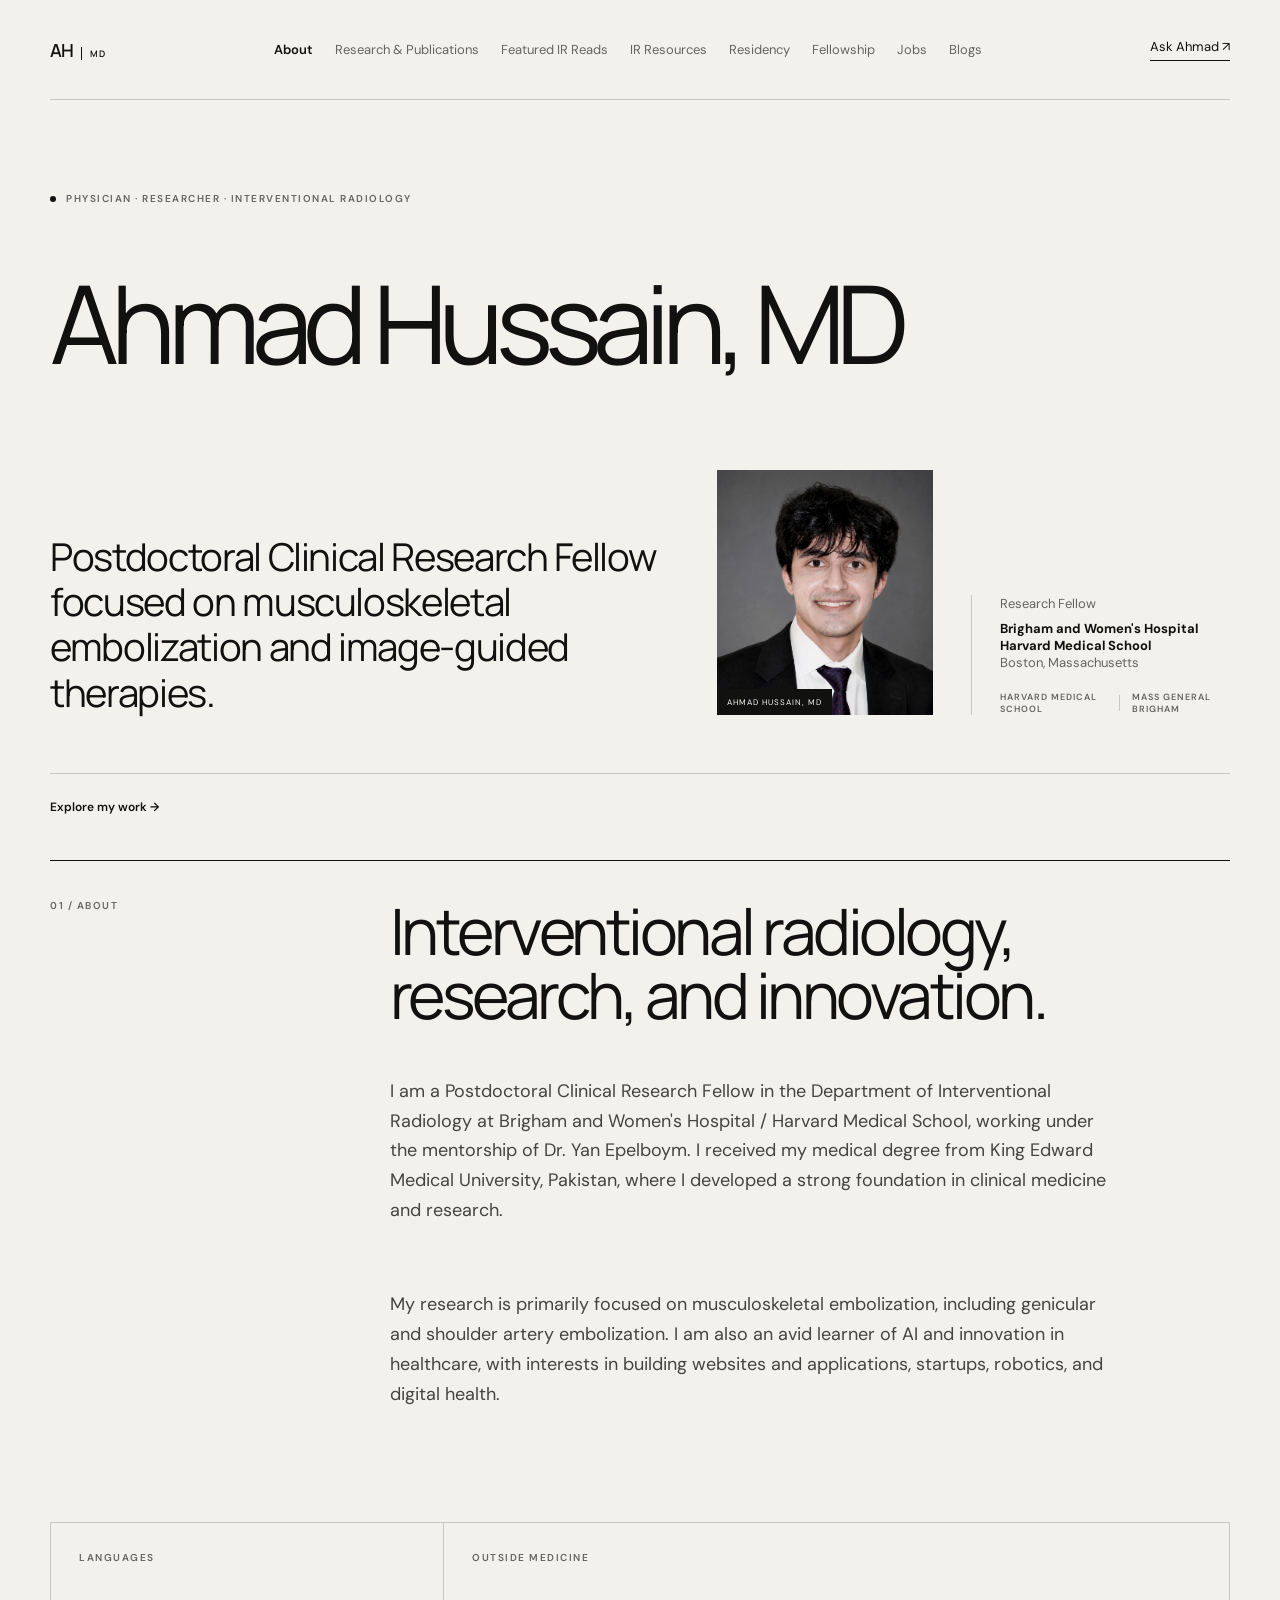
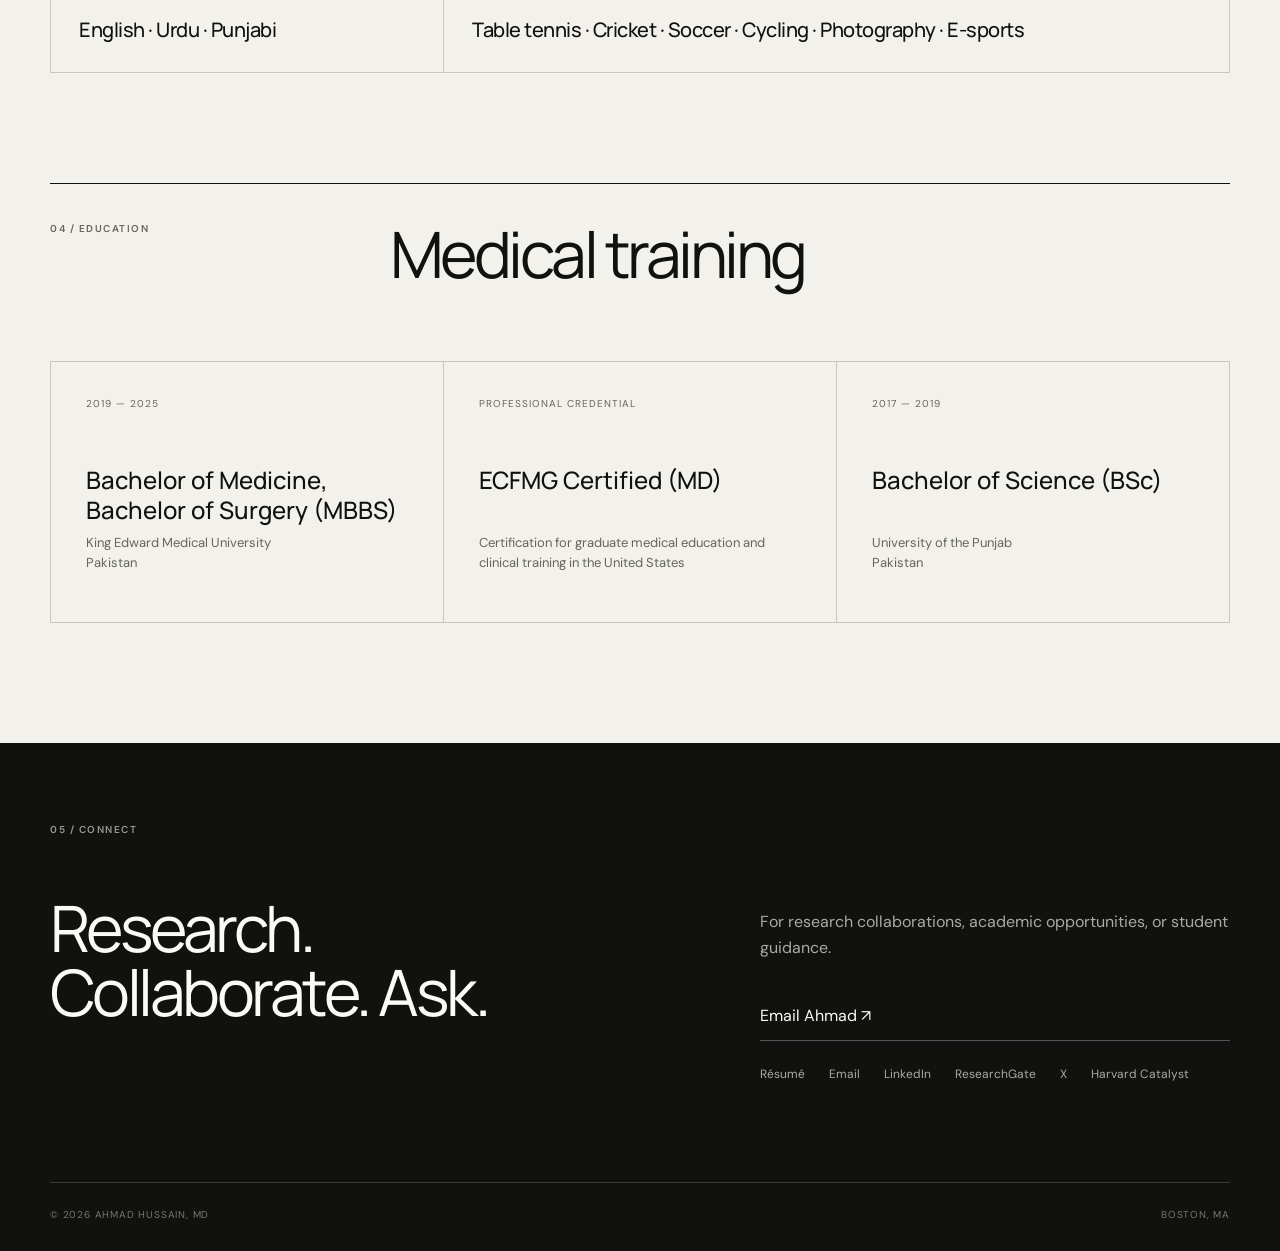
==== index.html @ 2b636b59 "Rename patient guide nav to blogs" ====
<!doctype html>
<html lang="en">
<head>
  <meta charset="utf-8"><meta name="viewport" content="width=device-width,initial-scale=1">
  <title>Ahmad Hussain, MD | Physician & Researcher</title>
  <meta name="description" content="Interventional radiology researcher at Brigham and Women's Hospital and Harvard Medical School.">
  <link rel="stylesheet" href="style.css?v=19">
</head>
<body>
<nav class="nav shell"><a class="monogram" href="index.html">AH<span>MD</span></a><div class="navlinks"><a class="active" href="index.html">About</a><a href="research.html">Research &amp; Publications</a><a href="featured-reads.html">Featured IR Reads</a><a href="resources.html">IR Resources</a><a href="residency.html">Residency</a><a href="fellowship.html">Fellowship</a><a href="jobs.html">Jobs</a><a href="patient-guides.html">Blogs</a></div><a class="contact-link" href="ask-ahmad.html">Ask Ahmad &#8599;&#65038;</a></nav>
<main>
  <section class="hero shell" id="top">
    <div class="eyebrow"><i></i> Physician · Researcher · Interventional Radiology</div>
    <h1>Ahmad Hussain<span>, MD</span></h1>
    <div class="hero-grid">
      <p class="lead">Postdoctoral Clinical Research Fellow focused on musculoskeletal embolization and image-guided therapies.</p>
      <figure class="portrait"><img src="Profile.png" alt="Ahmad Hussain, MD"><figcaption>Ahmad Hussain, MD</figcaption></figure>
      <div class="hero-meta"><p>Research Fellow</p><strong>Brigham and Women's Hospital<br>Harvard Medical School</strong><p>Boston, Massachusetts</p><div class="affiliation-mark"><span>Harvard Medical School</span><i></i><span>Mass General Brigham</span></div></div>
    </div>
    <div class="hero-footer"><a class="primary" href="research.html">Explore my work →</a></div>
  </section>

  <section class="statement shell section-rule"><p class="section-number">01 / About</p><div><h2>Interventional radiology,<br>research, and innovation.</h2><p>I am a Postdoctoral Clinical Research Fellow in the Department of Interventional Radiology at Brigham and Women's Hospital / Harvard Medical School, working under the mentorship of Dr. Yan Epelboym. I received my medical degree from King Edward Medical University, Pakistan, where I developed a strong foundation in clinical medicine and research.</p><p>My research is primarily focused on musculoskeletal embolization, including genicular and shoulder artery embolization. I am also an avid learner of AI and innovation in healthcare, with interests in building websites and applications, startups, robotics, and digital health.</p></div></section>

  <section class="profile-notes shell" aria-label="Languages and interests"><article><p class="section-number">Languages</p><h3>English · Urdu · Punjabi</h3></article><article><p class="section-number">Outside medicine</p><h3>Table tennis · Cricket · Soccer · Cycling · Photography · E-sports</h3></article></section>

  <section class="education shell section-rule" id="training"><div class="section-head"><p class="section-number">04 / Education</p><h2>Medical training</h2></div><div class="edu-grid"><article><span>2019 — 2025</span><h3>Bachelor of Medicine,<br>Bachelor of Surgery (MBBS)</h3><p>King Edward Medical University<br>Pakistan</p></article><article><span>Professional credential</span><h3>ECFMG Certified (MD)</h3><p>Certification for graduate medical education and clinical training in the United States</p></article><article><span>2017 — 2019</span><h3>Bachelor of Science (BSc)</h3><p>University of the Punjab<br>Pakistan</p></article></div></section>
</main>
<footer><div class="shell footer-grid"><div><p class="section-number">05 / Connect</p><h2>Research.<br>Collaborate. Ask.</h2></div><div class="footer-contact"><p>For research collaborations, academic opportunities, or student guidance.</p><a href="mailto:ahussain8@bwh.harvard.edu">Email Ahmad &#8599;&#65038;</a><div><a href="Ahmad_Hussain_Resume.pdf" download>Résumé</a><a href="mailto:ahussain8@bwh.harvard.edu">Email</a><a href="https://www.linkedin.com/in/ahmad-hussain-md-6a63331b9" target="_blank" rel="noopener noreferrer">LinkedIn</a><a href="https://www.researchgate.net/profile/Ahmad-Hussain-10" target="_blank" rel="noopener noreferrer">ResearchGate</a><a href="https://x.com/ahmadhussainmd" target="_blank" rel="noopener noreferrer">X</a><a href="https://connects.catalyst.harvard.edu/profiles/display/305784934" target="_blank" rel="noopener noreferrer">Harvard Catalyst</a></div></div></div><div class="shell copyright"><span>© 2026 Ahmad Hussain, MD</span><span>Boston, MA</span></div></footer>
</body></html>
---- style.css ----
@import url('https://fonts.googleapis.com/css2?family=DM+Sans:wght@400;500;600&family=Manrope:wght@400;500;600&display=swap');
:root{--paper:#f3f1eb;--ink:#11110f;--muted:#65645f;--line:#c9c6bd;--white:#fbfaf6}*{box-sizing:border-box}html{scroll-behavior:smooth}body{margin:0;background:var(--paper);color:var(--ink);font-family:"DM Sans",Arial,sans-serif}a{color:inherit;text-decoration:none}.shell{width:min(1180px,calc(100% - 48px));margin:auto}.nav{height:100px;display:flex;align-items:center;justify-content:space-between;border-bottom:1px solid var(--line);font-size:13px}.monogram{font:600 18px "Manrope";letter-spacing:-.06em}.monogram span{margin-left:8px;padding-left:8px;border-left:1px solid;font-size:9px;letter-spacing:.1em}.navlinks,.socials{display:flex;gap:22px;color:var(--muted)}.contact-link{border-bottom:1px solid;padding-bottom:5px}.hero{min-height:760px;padding:92px 0 45px;display:flex;flex-direction:column}.eyebrow,.section-number{text-transform:uppercase;letter-spacing:.15em;font-size:10px;font-weight:600}.eyebrow{display:flex;gap:10px;align-items:center;color:var(--muted)}.eyebrow i{width:6px;height:6px;background:var(--ink);border-radius:50%}.hero h1{font:400 clamp(65px,10.5vw,145px)/.88 "Manrope";letter-spacing:-.075em;margin:70px 0 55px;white-space:nowrap}.hero h1 span{color:var(--ink)}.hero-grid{display:grid;grid-template-columns:1.75fr .6fr .72fr;gap:38px;margin-top:auto;align-items:end}.lead{font:400 clamp(24px,3vw,40px)/1.18 "Manrope";letter-spacing:-.035em;margin:0}.portrait{margin:0;min-height:245px;position:relative;overflow:hidden;background:#d7d5cf;align-self:stretch}.portrait img{position:absolute;width:100%;height:100%;object-fit:cover;object-position:center 23%;filter:saturate(.78) contrast(1.03)}.portrait figcaption{position:absolute;bottom:0;background:var(--ink);color:var(--white);padding:8px 10px;font-size:8px;text-transform:uppercase;letter-spacing:.12em}.hero-meta{border-left:1px solid var(--line);padding-left:28px;font-size:13px}.hero-meta p{color:var(--muted);margin:0 0 8px}.hero-meta p:last-child{margin-top:14px}.hero-footer{border-top:1px solid var(--line);margin-top:58px;padding-top:25px;display:flex;justify-content:space-between;font-size:12px}.primary{font-weight:600}.section-rule{border-top:1px solid var(--ink);padding:38px 0 120px}.section-number{color:var(--muted);margin:0}.statement,.section-head{display:grid;grid-template-columns:1fr 3fr;gap:60px}.section-head{margin-bottom:75px}h2{font:400 clamp(42px,5vw,70px)/1 "Manrope";letter-spacing:-.055em;margin:0}.statement>div>p{max-width:730px;color:#45443f;font-size:18px;line-height:1.65;margin:50px 0 65px}.metrics{border-top:1px solid var(--line);display:grid;grid-template-columns:repeat(3,1fr);padding-top:24px}.metrics div{display:flex;align-items:end;gap:16px}.metrics strong{font:400 52px/1 "Manrope"}.metrics span{color:var(--muted);font-size:11px}.timeline article{display:grid;grid-template-columns:60px 150px 1.15fr 1.4fr;gap:30px;padding:34px 0;border-top:1px solid var(--line)}.timeline article:last-child{border-bottom:1px solid var(--line)}.index,.date{color:var(--muted);font-size:11px}.role h3,.pub-list h3,.edu-grid h3{font:500 20px/1.25 "Manrope";margin:0 0 7px}.role p,.description{font-size:13px;line-height:1.55;margin:0}.role p,.description{color:var(--muted)}.clinical-strip{margin-top:38px;display:grid;grid-template-columns:210px 1fr;font-size:12px;color:var(--muted)}.clinical-strip span{color:var(--ink);font-weight:600;text-transform:uppercase;font-size:10px}.pub-list{border-top:1px solid var(--line)}.pub-list a{display:grid;grid-template-columns:60px 1fr 24px;gap:25px;align-items:center;padding:29px 0;border-bottom:1px solid var(--line)}.pub-list a>span,.pub-list p{color:var(--muted);font-size:11px}.pub-list p{margin:0;text-transform:uppercase;letter-spacing:.06em}.pub-list b{font-weight:400}.edu-grid{display:grid;grid-template-columns:repeat(3,1fr);gap:1px;background:var(--line);border:1px solid var(--line)}.edu-grid article{background:var(--paper);padding:35px;min-height:260px;display:flex;flex-direction:column}.edu-grid span{font-size:10px;color:var(--muted);text-transform:uppercase;letter-spacing:.1em}.edu-grid h3{font-size:24px;margin-top:55px}.edu-grid p{margin-top:auto;color:var(--muted);font-size:13px;line-height:1.6}footer{background:var(--ink);color:var(--white);padding:80px 0 30px}.footer-grid{display:grid;grid-template-columns:1.3fr 1fr;gap:100px}.footer-grid .section-number{color:#9a9993;margin-bottom:60px}.footer-contact{padding-top:70px}.footer-contact>p{color:#aaa9a3;line-height:1.6;margin-bottom:45px}.footer-contact>a{display:block;border-bottom:1px solid #555;padding-bottom:14px}.footer-contact div{display:flex;gap:24px;margin-top:25px;color:#aaa9a3;font-size:12px}.copyright{border-top:1px solid #393936;margin-top:100px;padding-top:25px;display:flex;justify-content:space-between;color:#777670;font-size:10px;text-transform:uppercase;letter-spacing:.08em}
@media(max-width:800px){.shell{width:min(100% - 30px,1180px)}.nav{height:76px}.navlinks{display:none}.hero{padding-top:70px}.hero h1{white-space:normal;font-size:20vw;margin:60px 0 45px}.hero-grid,.statement,.section-head,.footer-grid{grid-template-columns:1fr}.hero-grid{gap:28px}.portrait{min-height:420px;order:-1}.hero-meta{border-left:0;border-top:1px solid var(--line);padding:20px 0 0}.section-rule{padding-bottom:80px}.timeline article{grid-template-columns:35px 1fr;gap:15px}.timeline .date,.role,.description{grid-column:2}.edu-grid{grid-template-columns:1fr}.footer-grid{gap:20px}.footer-contact{padding-top:20px}}
@media(max-width:480px){.metrics{grid-template-columns:1fr}.metrics div{border-bottom:1px solid var(--line);padding:15px 0}.hero-footer{gap:20px}.socials{flex-direction:column;gap:8px}.pub-list a{grid-template-columns:35px 1fr 15px;gap:12px}.footer-contact>a{font-size:14px}}

/* Interior pages */
.nav a.active{color:var(--ink);font-weight:600}.page{padding-bottom:110px}.page-header{padding:90px 0 95px;border-bottom:1px solid var(--ink)}.page-header h1{font:400 clamp(64px,10vw,132px)/.9 "Manrope";letter-spacing:-.07em;margin:45px 0}.page-header>p:last-child{max-width:760px;font:400 20px/1.6 "DM Sans";color:#45443f}.focus-summary{display:grid;grid-template-columns:1fr 3fr;gap:60px;margin:55px 0 120px;padding:24px 0;border-top:1px solid var(--line);border-bottom:1px solid var(--line)}.focus-summary>p{margin:0;color:var(--muted);font-size:10px;font-weight:600;letter-spacing:.15em;text-transform:uppercase}.focus-summary>div{display:flex;flex-wrap:wrap;gap:10px}.focus-summary span{border:1px solid var(--ink);padding:10px 13px;font-size:12px;line-height:1.15}.content-section{display:grid;grid-template-columns:1fr 2fr;gap:80px;border-top:1px solid var(--ink);padding:38px 0 100px}.content-section>div:first-child h2,.paper-heading h2{font-size:42px;margin-top:25px}.prose>p{font-size:18px;line-height:1.7;margin:0 0 25px}.prose article{padding:0 0 35px;margin-bottom:35px;border-bottom:1px solid var(--line)}.prose article span{font-size:10px;text-transform:uppercase;letter-spacing:.1em;color:var(--muted)}.prose article h3{font:500 27px "Manrope";margin:12px 0}.prose article p{color:var(--muted);line-height:1.65}.long-timeline{margin:60px 0 120px}.long-timeline article{display:grid;grid-template-columns:220px 1fr;gap:55px;border-top:1px solid var(--line);padding:34px 0}.long-timeline time{font-size:11px;color:var(--muted);text-transform:uppercase;letter-spacing:.08em}.long-timeline h2{font-size:27px;margin-bottom:8px}.long-timeline h3{font-size:13px;font-weight:500;color:var(--muted);margin:0 0 20px}.long-timeline p{max-width:720px;line-height:1.65;color:#45443f}.paper-section{display:grid;grid-template-columns:280px 1fr;gap:55px;padding:60px 0 80px;border-bottom:1px solid var(--ink)}.all-papers>a,.paper-static{display:grid;grid-template-columns:35px 1fr 20px;gap:20px;padding:25px 0;border-top:1px solid var(--line)}.all-papers>a:last-child{border-bottom:1px solid var(--line)}.all-papers span{font-size:10px;color:var(--muted)}.all-papers h3{font:500 18px/1.35 "Manrope";margin:0 0 8px}.all-papers p{font-size:11px;text-transform:uppercase;letter-spacing:.04em;color:var(--muted);margin:0}.all-papers b{font-weight:400}.text-link{display:inline-block;margin-top:30px;border-bottom:1px solid;padding-bottom:5px;font-size:12px}.mini-footer{display:flex;justify-content:space-between;align-items:center;padding-top:20px;font-size:11px;color:#aaa9a3}.mini-footer nav{display:flex;gap:25px}.ask-layout{display:grid;grid-template-columns:250px 1fr;gap:60px;padding:60px 0 100px}.ask-layout aside ul{list-style:none;padding:20px 0;margin:0}.ask-layout aside li{padding:10px 0;border-bottom:1px solid var(--line);font-size:12px;color:var(--muted)}.chatbot-panel{border:1px solid var(--ink);background:var(--white);padding:30px}.chatbot-header{display:flex;justify-content:space-between;align-items:start;border-bottom:1px solid var(--line);padding-bottom:25px}.chatbot-header h2{font-size:32px;margin-top:12px}.chatbot-header>span{text-transform:uppercase;font-size:9px;letter-spacing:.1em;padding:7px 10px;background:var(--ink);color:var(--white)}.chat-window{min-height:250px;max-height:420px;overflow:auto;padding:25px 0}.chat-message{max-width:80%;display:flex;flex-direction:column;gap:6px;padding:15px;margin-bottom:12px;font-size:13px;line-height:1.5}.chat-message.bot{background:var(--paper)}.chat-message.user{background:var(--ink);color:var(--white);margin-left:auto}.prompt-chips{display:flex;flex-wrap:wrap;gap:8px;margin-bottom:15px}.prompt-chips button{border:1px solid var(--line);background:transparent;padding:9px 12px;font:500 10px "DM Sans";cursor:pointer}.chat-form{display:grid;grid-template-columns:1fr auto;border-top:1px solid var(--ink)}.chat-input{border:0;background:transparent;padding:17px 0;font:14px "DM Sans";outline:none}.chat-submit{border:0;background:var(--ink);color:var(--white);padding:0 24px;font:600 11px "DM Sans";cursor:pointer}.sr-only{position:absolute;width:1px;height:1px;overflow:hidden;clip:rect(0,0,0,0)}.direct-contact{border-top:1px solid var(--ink);padding:35px 0;display:flex;justify-content:space-between}.direct-contact a{border-bottom:1px solid}.contact-cards{display:grid;grid-template-columns:1fr 1fr;margin-top:60px;border-top:1px solid var(--line);border-left:1px solid var(--line)}.contact-cards a{min-height:220px;padding:30px;border-right:1px solid var(--line);border-bottom:1px solid var(--line);display:flex;flex-direction:column}.contact-cards span{font-size:10px;color:var(--muted);text-transform:uppercase;letter-spacing:.1em}.contact-cards strong{font:500 21px "Manrope";margin-top:auto}.contact-cards b{align-self:end;font-weight:400}
@media(max-width:800px){.page-header{padding:70px 0}.focus-summary{grid-template-columns:1fr;gap:24px}.content-section,.paper-section{grid-template-columns:1fr;gap:35px}.long-timeline article{grid-template-columns:1fr;gap:15px}.ask-layout{grid-template-columns:1fr}.contact-cards{grid-template-columns:1fr}.mini-footer{align-items:flex-start;gap:25px}.mini-footer nav{flex-wrap:wrap;justify-content:flex-end}}
@media(max-width:480px){.page-header h1{font-size:19vw}.paper-section{padding-top:45px}.all-papers>a{grid-template-columns:26px 1fr 12px;gap:10px}.chatbot-panel{padding:18px}.mini-footer{flex-direction:column}.mini-footer nav{justify-content:flex-start}}

/* Streamlined research focus */
.focus-summary>div{max-width:750px;font:400 clamp(18px,2vw,25px)/1.45 "Manrope";letter-spacing:-.03em}.focus-summary span{white-space:nowrap}.focus-summary i{font-style:normal;color:var(--muted);padding:0 7px}

/* Radiology resources */
.applicant-guide{display:grid;grid-template-columns:280px 1fr;gap:55px;border-top:1px solid var(--ink);padding:38px 0 85px}.applicant-guide>.resource-heading h2{font-size:42px;margin-top:25px}.applicant-guide>.resource-heading>p:last-child{color:var(--muted);font-size:12px;line-height:1.55}.applicant-guide ol{list-style:none;padding:0;margin:0;border-top:1px solid var(--line)}.applicant-guide li{display:grid;grid-template-columns:38px 1fr;gap:16px;padding:23px 0;border-bottom:1px solid var(--line)}.applicant-guide li>span{font-size:10px;color:var(--muted);padding-top:4px}.applicant-guide h3{font:500 19px/1.35 "Manrope";margin:0 0 7px}.applicant-guide li p{max-width:720px;color:var(--muted);font-size:13px;line-height:1.6;margin:0}
.open-house-section{display:grid;grid-template-columns:280px 1fr;gap:55px;border-top:1px solid var(--ink);padding:38px 0 85px}.open-house-section>.resource-heading h2{font-size:42px;margin-top:25px}.open-house-section>.resource-heading>p:not(.section-number){color:var(--muted);font-size:12px;line-height:1.55}.open-house-groups{display:grid;grid-template-columns:1fr 1fr;gap:42px}.open-house-label{display:flex;justify-content:space-between;align-items:baseline;padding-bottom:15px;border-bottom:1px solid var(--ink)}.open-house-label h3{font:500 21px "Manrope";margin:0}.open-house-label span{color:var(--muted);font-size:9px;text-transform:uppercase;letter-spacing:.08em}.open-house-list>a{display:grid;grid-template-columns:76px minmax(0,1fr) auto;gap:14px;align-items:center;padding:18px 0;border-bottom:1px solid var(--line)}.open-house-list time{display:flex;flex-direction:column;gap:4px}.open-house-list time strong{font-size:11px;letter-spacing:.08em}.open-house-list time span,.open-house-list p{color:var(--muted);font-size:10px;margin:0}.open-house-list h4{font:500 15px/1.3 "Manrope";margin:0 0 4px}.open-house-list b{font-size:10px;font-weight:600;white-space:nowrap}
.resource-intro{display:grid;grid-template-columns:1fr 3fr;gap:60px;padding:60px 0 100px}.resource-intro>p{margin:0;color:var(--muted);font-size:10px;font-weight:600;letter-spacing:.15em;text-transform:uppercase}.resource-intro h2{font-size:clamp(38px,5vw,62px);margin:0 0 25px}.resource-intro div>p{max-width:600px;color:#45443f;font-size:17px;line-height:1.7}.resource-section{display:grid;grid-template-columns:280px 1fr;gap:55px;border-top:1px solid var(--ink);padding:38px 0 85px}.resource-heading h2{font-size:42px;margin-top:25px}.resource-list{border-top:1px solid var(--line)}.resource-item{display:grid;grid-template-columns:35px 1fr auto;gap:20px;align-items:start;padding:25px 0;border-bottom:1px solid var(--line)}.resource-item>span{font-size:10px;color:var(--muted);padding-top:4px}.resource-item h3{font:500 20px/1.35 "Manrope";margin:0 0 8px}.resource-item p{font-size:11px;text-transform:uppercase;letter-spacing:.04em;color:var(--muted);margin:0}.resource-item b{font-size:11px;font-weight:600;white-space:nowrap;padding-top:4px}.resource-loading,.resource-empty{color:var(--muted);font-size:14px;line-height:1.6;padding:25px 0;margin:0}.resource-empty a{color:var(--ink);border-bottom:1px solid}.resource-note{display:grid;grid-template-columns:280px 1fr;gap:55px;border-top:1px solid var(--line);padding:30px 0 0;color:var(--muted);font-size:12px;line-height:1.65}.resource-note p{margin:0}.resource-note p:first-child{font-size:10px;font-weight:600;letter-spacing:.15em;text-transform:uppercase;color:var(--ink)}
@media(max-width:800px){.resource-intro,.resource-section,.resource-note,.applicant-guide,.open-house-section{grid-template-columns:1fr;gap:28px}.resource-intro{padding:55px 0 75px}.resource-section,.applicant-guide,.open-house-section{padding-bottom:65px}.open-house-groups{grid-template-columns:1fr;gap:40px}.resource-item{grid-template-columns:28px 1fr}.resource-item b{grid-column:2;padding-top:0}}

.chat-follow-up{display:block;width:max-content;max-width:100%;margin:2px 0 22px;padding-bottom:4px;border-bottom:1px solid var(--ink);font-size:12px;font-weight:600}

.hero h1{font-size:clamp(55px,8.5vw,112px)}.affiliation-mark{display:flex;gap:12px;align-items:center;margin-top:20px;color:var(--muted);font-size:9px;font-weight:600;letter-spacing:.11em;text-transform:uppercase}.affiliation-mark i{height:16px;border-left:1px solid var(--line)}

.article-link{font-size:11px;font-weight:600;white-space:nowrap;padding-top:4px}.article-abstract{margin-top:16px;border-top:1px solid var(--line);padding-top:12px}.article-abstract summary{cursor:pointer;font-size:11px;font-weight:600}.article-abstract p{margin:12px 0 0!important;font-size:13px!important;line-height:1.65;text-transform:none!important;letter-spacing:0!important;color:#45443f!important}

.resource-heading>a{display:inline-block;margin-top:18px;padding-bottom:4px;border-bottom:1px solid;font-size:11px}.article-abstract strong{font-size:10px;letter-spacing:.12em;text-transform:uppercase}.article-actions{display:flex;gap:20px;margin-top:15px}.article-actions a{font-size:11px;font-weight:600;border-bottom:1px solid;padding-bottom:3px}

.meeting-list{display:grid;grid-template-columns:repeat(3,1fr);border-top:1px solid var(--line);border-left:1px solid var(--line)}.meeting-list a{min-height:210px;padding:24px;border-right:1px solid var(--line);border-bottom:1px solid var(--line);display:flex;flex-direction:column}.meeting-list span{font-size:10px;color:var(--muted);letter-spacing:.12em}.meeting-list strong{font:500 20px/1.3 "Manrope";margin-top:35px}.meeting-list small{color:var(--muted);margin-top:7px}.meeting-list b{font-size:11px;margin-top:auto;font-weight:600}.resource-heading>p:last-child{color:var(--muted);font-size:12px;line-height:1.55}@media(max-width:800px){.meeting-list{grid-template-columns:1fr}}

/* Final layout refinements */
.footer-contact div{flex-wrap:wrap;gap:16px 24px}.mini-footer nav{flex-wrap:wrap;justify-content:flex-end;gap:12px 22px}.focus-summary>div{max-width:820px;display:flex;flex-wrap:wrap;gap:9px;font:inherit;letter-spacing:normal}.focus-summary span{white-space:normal;border:1px solid var(--line);background:rgba(251,250,246,.35);padding:10px 13px;font:500 12px/1.2 "DM Sans"}.focus-summary i{display:none}.compact-trials{padding-bottom:25px}.compact-trials>div:first-child h2{font-size:32px}.compact-trials .prose article{padding-bottom:22px;margin-bottom:22px}.compact-trials .prose article h3{font-size:20px}.compact-trials .prose article p{font-size:13px;line-height:1.55;margin-bottom:0}.meeting-list{display:flex;flex-direction:column;border:0;border-top:1px solid var(--line)}.meeting-list a{min-height:0;padding:22px 0;border:0;border-bottom:1px solid var(--line);display:grid;grid-template-columns:90px minmax(210px,1.25fr) minmax(160px,1fr) auto;gap:24px;align-items:center}.meeting-list strong{font:500 18px/1.3 "Manrope";margin:0}.meeting-list small{margin:0}.meeting-list b{margin:0;white-space:nowrap}
@media(max-width:800px){.meeting-list a{grid-template-columns:1fr;gap:7px;padding:20px 0}.meeting-list strong{margin-top:4px}.compact-trials>div:first-child h2{font-size:28px}}
@media(max-width:800px){.nav{height:auto;min-height:76px;flex-wrap:wrap;padding-top:20px}.navlinks{display:flex;order:3;width:100%;gap:22px;overflow-x:auto;padding:17px 0 15px;margin-top:18px;border-top:1px solid var(--line);scrollbar-width:none}.navlinks::-webkit-scrollbar{display:none}.navlinks a{white-space:nowrap}.contact-link{margin-left:auto}.resource-note a{border-bottom:1px solid}}

/* Phone layout */
@media(max-width:600px){
  .shell{width:calc(100% - 32px)}
  .nav{display:grid;grid-template-columns:auto 1fr;align-items:center;min-height:0;height:auto;padding:18px 0 0;overflow:hidden}
  .monogram{font-size:17px}
  .contact-link{grid-column:2;grid-row:1;justify-self:end;margin:0;font-size:12px}
  .navlinks{grid-column:1/-1;order:initial;width:100%;display:grid;grid-template-columns:repeat(2,minmax(0,1fr));gap:0;margin:16px 0 0;padding:0;border-top:1px solid var(--line);overflow:visible}
  .navlinks a{min-width:0;white-space:normal;padding:11px 8px 11px 0;border-bottom:1px solid var(--line);font-size:11px;line-height:1.25}
  .navlinks a:nth-child(even){padding-left:12px;border-left:1px solid var(--line)}
  .navlinks a:last-child:nth-child(odd){grid-column:1/-1}

  .hero{min-height:0;padding:48px 0 48px}
  .eyebrow{align-items:flex-start;line-height:1.45}
  .eyebrow i{flex:0 0 6px;margin-top:4px}
  .hero h1{font-size:clamp(46px,13vw,54px);line-height:.92;letter-spacing:-.055em;word-spacing:.08em;margin:42px 0 32px}
  .hero-grid{margin-top:0;gap:25px}
  .portrait{min-height:360px}
  .lead{font-size:clamp(25px,7.5vw,30px);line-height:1.16}
  .hero-meta{font-size:12px}
  .hero-footer{margin-top:38px}

  .section-rule{padding:30px 0 68px}
  .statement,.section-head{gap:34px}
  .statement h2,.section-head h2{font-size:38px;line-height:1.02}
  .statement>div>p{font-size:16px;line-height:1.65;margin:30px 0 38px}
  .section-head{margin-bottom:40px}
  .edu-grid article{min-height:210px;padding:27px}
  .edu-grid h3{font-size:21px;margin-top:38px}

  .page{padding-bottom:75px}
  .page-header{padding:52px 0 58px}
  .page-header h1{font-size:clamp(42px,14vw,56px);line-height:.95;letter-spacing:-.055em;margin:34px 0 30px;overflow-wrap:anywhere}
  .page-header>p:last-child{font-size:17px;line-height:1.55}
  .focus-summary{margin:38px 0 70px;gap:20px}
  .focus-summary>div{gap:7px}
  .focus-summary span{font-size:11px;padding:9px 10px}
  .content-section,.paper-section{gap:28px;padding:30px 0 65px}
  .content-section>div:first-child h2,.paper-heading h2,.resource-heading h2{font-size:34px;margin-top:18px}
  .prose>p{font-size:16px;line-height:1.65}
  .prose article h3{font-size:23px}
  .long-timeline{margin:45px 0 75px}
  .long-timeline article{padding:25px 0}
  .all-papers>a,.paper-static{grid-template-columns:26px minmax(0,1fr) 14px;gap:10px;padding:21px 0}
  .paper-section,.all-papers,.all-papers>a,.paper-static{min-width:0}
  .all-papers>a,.paper-static{overflow:hidden}
  .all-papers h3{font-size:16px;overflow-wrap:anywhere}
  .all-papers p{font-size:10px;line-height:1.45;overflow-wrap:anywhere}

  .resource-intro{padding:42px 0 65px;gap:22px}
  .resource-intro h2{font-size:38px;line-height:1.02}
  .resource-intro div>p{font-size:16px}
  .resource-section{gap:24px;padding:30px 0 60px}
  .applicant-guide,.open-house-section{gap:24px;padding:30px 0 60px}
  .applicant-guide>.resource-heading h2,.open-house-section>.resource-heading h2{font-size:34px;margin-top:18px}
  .applicant-guide li{grid-template-columns:30px minmax(0,1fr);gap:10px}
  .open-house-groups{gap:34px}.open-house-label{align-items:flex-start;gap:12px}.open-house-label span{text-align:right}.open-house-list>a{grid-template-columns:65px minmax(0,1fr);gap:10px}.open-house-list b{grid-column:2}
  .resource-item{grid-template-columns:38px minmax(0,1fr);gap:12px;padding:21px 0}
  .resource-item h3{font-size:17px}
  .resource-item p{font-size:10px;line-height:1.45;overflow-wrap:anywhere}
  .resource-item b{grid-column:2}
  .resource-note{gap:18px}
  .meeting-list a{padding:18px 0}

  .ask-layout{gap:34px;padding:42px 0 70px}
  .chatbot-panel{padding:18px}
  .chatbot-header h2{font-size:27px}
  .chat-message{max-width:100%;font-size:13px;line-height:1.55}
  .prompt-chips{gap:6px}
  .prompt-chips button{padding:9px 10px;font-size:9px}
  .chat-form{grid-template-columns:minmax(0,1fr) auto}
  .chat-input{min-width:0;font-size:13px}
  .chat-submit{padding:0 17px}
  .direct-contact{flex-direction:column;gap:12px;line-height:1.5}

  footer{padding:56px 0 24px}
  .footer-grid{gap:8px}
  .footer-grid h2{font-size:40px}
  .footer-grid .section-number{margin-bottom:36px}
  .footer-contact{padding-top:24px}
  .footer-contact>p{margin-bottom:30px}
  .footer-contact div{display:grid;grid-template-columns:repeat(2,minmax(0,1fr));gap:14px 20px}
  .copyright{margin-top:58px;gap:20px}
}

/* Patient guides and profile details */
.profile-notes{display:grid;grid-template-columns:1fr 2fr;border-top:1px solid var(--line);border-left:1px solid var(--line);margin-top:-72px;margin-bottom:110px}.profile-notes article{min-height:150px;padding:28px;border-right:1px solid var(--line);border-bottom:1px solid var(--line);display:flex;flex-direction:column;justify-content:space-between}.profile-notes h3{font:500 20px/1.45 "Manrope";letter-spacing:-.025em;margin:32px 0 0}.guide-notice{display:grid;grid-template-columns:280px 1fr;gap:55px;padding:27px 0;border-bottom:1px solid var(--line);font-size:13px;line-height:1.65}.guide-notice strong{font:500 16px "Manrope"}.guide-notice p{margin:0;color:var(--muted);max-width:760px}.guide-index{display:grid;grid-template-columns:repeat(3,1fr);border-left:1px solid var(--line);margin:60px 0 120px}.guide-index a{min-height:190px;border-top:1px solid var(--line);border-right:1px solid var(--line);border-bottom:1px solid var(--line);padding:25px;display:flex;flex-direction:column}.guide-index span,.guide-index small{font-size:10px;color:var(--muted);letter-spacing:.08em}.guide-index strong{font:500 21px/1.25 "Manrope";margin:auto 0 9px}.patient-article{display:grid;grid-template-columns:280px 1fr;gap:55px;border-top:1px solid var(--ink);padding:42px 0 110px;scroll-margin-top:24px}.patient-article>header{position:sticky;top:24px;align-self:start}.patient-article h2{font-size:42px;margin:25px 0 22px}.article-deck{color:var(--muted);line-height:1.6;font-size:14px}.patient-copy>section{display:grid;grid-template-columns:190px 1fr;gap:35px;padding:0 0 30px;margin-bottom:30px;border-bottom:1px solid var(--line)}.patient-copy h3{font:500 19px/1.35 "Manrope";margin:0}.patient-copy p{font-size:16px;line-height:1.75;color:#45443f;margin:0}.patient-copy ul{margin:0;padding-left:18px;color:#45443f;font-size:15px;line-height:1.7}.article-sources{background:transparent;color:var(--ink);padding:25px 0;border-top:1px solid var(--ink);display:flex;flex-wrap:wrap;gap:16px 28px;align-items:center}.article-sources p{font-size:10px!important;font-weight:600;text-transform:uppercase;letter-spacing:.12em;color:var(--muted)!important}.article-sources a{font-size:12px;border-bottom:1px solid;padding-bottom:3px}
@media(max-width:800px){.profile-notes{margin-top:-40px;margin-bottom:75px}.guide-notice,.patient-article{grid-template-columns:1fr;gap:25px}.guide-index{margin:45px 0 80px}.patient-article>header{position:static}.patient-copy>section{grid-template-columns:1fr;gap:14px}}
@media(max-width:600px){.profile-notes{grid-template-columns:1fr;margin-top:-25px;margin-bottom:65px}.profile-notes article{min-height:125px;padding:23px}.profile-notes h3{font-size:17px;margin-top:24px}.guide-index{grid-template-columns:1fr}.guide-index a{min-height:130px}.patient-article{padding:32px 0 75px}.patient-article h2{font-size:34px}.patient-copy p{font-size:15px}.article-sources{align-items:flex-start;flex-direction:column;gap:13px}}

/* Residency guide and custom questions */
.custom-question-note{margin:20px 0 8px;padding-top:17px;border-top:1px solid var(--line);color:var(--muted);font-size:12px;line-height:1.5}.residency-portal-card{display:grid;grid-template-columns:280px 1fr;gap:55px;border-top:1px solid var(--ink);border-bottom:1px solid var(--line);padding:38px 0 55px;margin-bottom:85px}.residency-portal-card h2{font-size:42px;margin:0 0 18px}.residency-portal-card div>p{max-width:680px;color:var(--muted);font-size:14px;line-height:1.65}.residency-portal-card a{display:inline-block;margin-top:12px;padding-bottom:4px;border-bottom:1px solid;font-size:12px;font-weight:600}.deadline-section,.pathway-section,.program-checklist{display:grid;grid-template-columns:280px 1fr;gap:55px;border-top:1px solid var(--ink);padding:38px 0 90px}.deadline-section>.resource-heading h2,.pathway-section>.resource-heading h2,.program-checklist>.resource-heading h2{font-size:42px;margin-top:25px}.deadline-section>.resource-heading>p:not(.section-number),.pathway-section>.resource-heading>p:not(.section-number),.program-checklist>.resource-heading>p:not(.section-number){color:var(--muted);font-size:12px;line-height:1.55}.deadline-list{border-top:1px solid var(--line)}.deadline-list article{display:grid;grid-template-columns:72px minmax(0,1fr) 48px;gap:18px;padding:22px 0;border-bottom:1px solid var(--line);align-items:start}.deadline-list time{font:600 11px "DM Sans";letter-spacing:.08em}.deadline-list h3{font:500 18px/1.35 "Manrope";margin:0 0 7px}.deadline-list p{max-width:690px;color:var(--muted);font-size:12px;line-height:1.55;margin:0}.deadline-list article>span{color:var(--muted);font-size:9px;text-align:right;letter-spacing:.08em}.pathway-grid{display:grid;grid-template-columns:repeat(3,1fr);border-top:1px solid var(--line);border-left:1px solid var(--line)}.pathway-grid article{min-height:315px;padding:27px;border-right:1px solid var(--line);border-bottom:1px solid var(--line);display:flex;flex-direction:column}.pathway-grid article>span{font-size:9px;color:var(--muted);letter-spacing:.1em}.pathway-grid h3{font:500 21px/1.3 "Manrope";margin:48px 0 15px}.pathway-grid p{color:var(--muted);font-size:12px;line-height:1.65;margin:0}.pathway-grid a{margin-top:auto;padding-top:30px;font-size:11px;font-weight:600}.program-checklist ul{list-style:none;padding:0;margin:0;border-top:1px solid var(--line)}.program-checklist li{display:grid;grid-template-columns:38px 1fr;gap:15px;padding:20px 0;border-bottom:1px solid var(--line)}.program-checklist li span{font-size:10px;color:var(--muted)}.program-checklist li p{font-size:13px;line-height:1.55;margin:0}
@media(max-width:800px){.residency-portal-card,.deadline-section,.pathway-section,.program-checklist{grid-template-columns:1fr;gap:26px}.pathway-grid{grid-template-columns:1fr}.pathway-grid article{min-height:230px}.deadline-section,.pathway-section,.program-checklist{padding-bottom:65px}}
@media(max-width:600px){.residency-portal-card{grid-template-columns:1fr;gap:22px;padding:30px 0 45px;margin-bottom:60px}.residency-portal-card h2,.deadline-section>.resource-heading h2,.pathway-section>.resource-heading h2,.program-checklist>.resource-heading h2{font-size:34px}.deadline-list article{grid-template-columns:58px minmax(0,1fr);gap:11px}.deadline-list article>span{grid-column:2;text-align:left}.deadline-list h3{font-size:16px}.pathway-grid article{padding:23px;min-height:215px}.pathway-grid h3{margin-top:35px}.custom-question-note{font-size:11px}.chat-form{grid-template-columns:minmax(0,1fr) auto}.chat-submit{padding:0 16px}}

/* Residency listening and viewing */
.residency-media{display:grid;grid-template-columns:280px 1fr;gap:55px;border-top:1px solid var(--ink);padding:38px 0 90px}.residency-media>.resource-heading h2{font-size:42px;margin-top:25px}.residency-media>.resource-heading>p:not(.section-number){color:var(--muted);font-size:12px;line-height:1.55}.media-columns{display:grid;grid-template-columns:repeat(2,minmax(0,1fr));gap:42px}.media-label{display:flex;justify-content:space-between;gap:18px;align-items:baseline;padding-bottom:14px;border-bottom:1px solid var(--ink)}.media-label h3{font:500 18px/1.3 "Manrope";margin:0}.media-label span{color:var(--muted);font-size:9px;letter-spacing:.1em;text-transform:uppercase;white-space:nowrap}.media-list>a{display:grid;grid-template-columns:48px minmax(0,1fr);gap:14px;padding:20px 0;border-bottom:1px solid var(--line)}.media-list>a>span{font-size:9px;color:var(--muted);letter-spacing:.08em}.media-list h4{font:500 16px/1.35 "Manrope";margin:0 0 7px}.media-list p{color:var(--muted);font-size:11px;line-height:1.5;margin:0}.media-list b{grid-column:2;font-size:10px;font-weight:600;margin-top:2px}.media-list>a:hover h4{text-decoration:underline;text-underline-offset:4px}
@media(max-width:800px){.residency-media{grid-template-columns:1fr;gap:26px;padding-bottom:65px}.media-columns{gap:28px}}
@media(max-width:600px){.residency-media>.resource-heading h2{font-size:34px}.media-columns{grid-template-columns:1fr}.media-list>a{grid-template-columns:42px minmax(0,1fr);gap:10px}.media-list h4{font-size:15px}}

/* Current residency cycle briefing */
.cycle-brief,.application-tools{display:grid;grid-template-columns:280px 1fr;gap:55px;border-top:1px solid var(--ink);padding:38px 0 90px}.cycle-brief>.resource-heading h2,.application-tools>.resource-heading h2{font-size:42px;margin-top:25px}.cycle-brief>.resource-heading>p:not(.section-number),.application-tools>.resource-heading>p:not(.section-number){color:var(--muted);font-size:12px;line-height:1.55}.brief-grid{display:grid;grid-template-columns:repeat(2,minmax(0,1fr));border-top:1px solid var(--line);border-left:1px solid var(--line)}.brief-grid article{min-height:330px;padding:27px;border-right:1px solid var(--line);border-bottom:1px solid var(--line);display:flex;flex-direction:column}.brief-grid article>span{color:var(--muted);font-size:9px;letter-spacing:.1em}.brief-grid h3{font:500 21px/1.3 "Manrope";margin:44px 0 15px}.brief-grid p{color:var(--muted);font-size:12px;line-height:1.65;margin:0}.brief-grid a{margin-top:auto;padding-top:28px;font-size:11px;font-weight:600}.tool-strips{border-top:1px solid var(--ink)}.tool-strips>a{display:grid;grid-template-columns:38px minmax(0,1fr) auto;gap:18px;padding:22px 0;border-bottom:1px solid var(--line);align-items:start}.tool-strips>a>span{color:var(--muted);font-size:10px}.tool-strips h3{font:500 18px/1.35 "Manrope";margin:0 0 7px}.tool-strips p{color:var(--muted);font-size:11px;line-height:1.55;margin:0;max-width:590px}.tool-strips b{font-size:10px;font-weight:600;white-space:nowrap}.data-caution{grid-column:2;color:var(--muted);font-size:11px;line-height:1.6;margin:18px 0 0}.data-caution strong{color:var(--ink);font-weight:600}
@media(max-width:800px){.cycle-brief,.application-tools{grid-template-columns:1fr;gap:26px;padding-bottom:65px}.data-caution{grid-column:1}}
@media(max-width:600px){.cycle-brief>.resource-heading h2,.application-tools>.resource-heading h2{font-size:34px}.brief-grid{grid-template-columns:1fr}.brief-grid article{min-height:270px;padding:23px}.brief-grid h3{margin-top:34px}.tool-strips>a{grid-template-columns:30px minmax(0,1fr);gap:10px}.tool-strips b{grid-column:2}.tool-strips h3{font-size:16px}}

/* NRMP radiology data desk */
.nrmp-data{display:grid;grid-template-columns:280px 1fr;gap:55px;border-top:1px solid var(--ink);padding:38px 0 90px}.nrmp-data>.resource-heading h2{font-size:42px;margin-top:25px}.nrmp-data>.resource-heading>p:not(.section-number){color:var(--muted);font-size:12px;line-height:1.55}.nrmp-data>.resource-heading>a{display:inline-block;margin-top:14px;padding-bottom:3px;border-bottom:1px solid;font-size:10px;font-weight:600}.nrmp-content{min-width:0}.match-tables{display:grid;grid-template-columns:repeat(2,minmax(0,1fr));border-top:1px solid var(--ink);border-left:1px solid var(--line)}.match-tables>article{min-width:0;padding:26px;border-right:1px solid var(--line);border-bottom:1px solid var(--line)}.match-table-title{display:flex;justify-content:space-between;gap:18px;align-items:flex-start;margin-bottom:24px}.match-table-title span{color:var(--muted);font-size:9px;letter-spacing:.1em}.match-table-title h3{font:500 20px/1.3 "Manrope";margin:9px 0 0}.match-table-title strong{font:600 11px "DM Sans";white-space:nowrap}.match-table-title small{color:var(--muted);font-size:9px;text-transform:uppercase;letter-spacing:.08em;text-align:right}.nrmp-table-wrap{width:100%;overflow-x:auto}.nrmp-data table{width:100%;border-collapse:collapse;font-size:11px}.nrmp-data th,.nrmp-data td{padding:11px 7px;border-bottom:1px solid var(--line);text-align:right;white-space:nowrap}.nrmp-data th:first-child,.nrmp-data td:first-child{text-align:left;padding-left:0}.nrmp-data th{color:var(--muted);font-size:8px;text-transform:uppercase;letter-spacing:.08em;font-weight:500}.nrmp-data .table-total td{font-weight:600;border-bottom-color:var(--ink)}.match-tables article>p,.table-note{color:var(--muted);font-size:10px;line-height:1.55;margin:19px 0 0}.applicant-mix{border-left:1px solid var(--line);border-right:1px solid var(--line);border-bottom:1px solid var(--line);padding:26px}.applicant-mix table{font-size:12px}.read-data{display:grid;grid-template-columns:190px 1fr;gap:35px;padding:28px 0;border-bottom:1px solid var(--ink)}.read-data h3{font:500 18px/1.35 "Manrope";margin:0}.read-data>div{display:grid;grid-template-columns:repeat(2,minmax(0,1fr));gap:18px 30px}.read-data p{color:var(--muted);font-size:11px;line-height:1.6;margin:0}.read-data strong{color:var(--ink);font-weight:600}
@media(max-width:800px){.nrmp-data{grid-template-columns:1fr;gap:26px;padding-bottom:65px}.match-tables{grid-template-columns:1fr}.read-data{grid-template-columns:1fr;gap:20px}}
@media(max-width:600px){.nrmp-data>.resource-heading h2{font-size:34px}.match-tables>article,.applicant-mix{padding:21px}.match-table-title{flex-direction:column;gap:9px}.match-table-title small{text-align:left}.nrmp-data table{font-size:10px}.nrmp-data th,.nrmp-data td{padding:10px 5px}.read-data>div{grid-template-columns:1fr}.read-data p{font-size:11px}}

/* Applicant toolkit and specialty-specific interview guidance */
.applicant-toolkit,.interview-format{display:grid;grid-template-columns:280px 1fr;gap:55px;border-top:1px solid var(--ink);padding:38px 0 90px}.applicant-toolkit>.resource-heading h2,.interview-format>.resource-heading h2{font-size:42px;margin-top:25px}.applicant-toolkit>.resource-heading>p:not(.section-number),.interview-format>.resource-heading>p:not(.section-number){color:var(--muted);font-size:13px;line-height:1.6}.toolkit-groups{display:grid;gap:42px}.toolkit-label{display:flex;justify-content:space-between;gap:20px;align-items:baseline;padding-bottom:14px;border-bottom:1px solid var(--ink)}.toolkit-label h3{font:500 20px/1.3 "Manrope";margin:0}.toolkit-label span{color:var(--muted);font-size:12px;letter-spacing:.08em;text-transform:uppercase}.toolkit-list>a{display:grid;grid-template-columns:30px minmax(0,1fr) auto;gap:18px;padding:21px 0;border-bottom:1px solid var(--line);align-items:start}.toolkit-list>a>span{color:var(--muted);font-size:12px}.toolkit-list h4{font:500 18px/1.35 "Manrope";margin:0 0 7px}.toolkit-list p{color:var(--muted);font-size:13px;line-height:1.55;margin:0;max-width:620px}.toolkit-list b{font-size:12px;font-weight:600;white-space:nowrap}.format-grid{display:grid;grid-template-columns:repeat(2,minmax(0,1fr));border-top:1px solid var(--ink);border-left:1px solid var(--line)}.format-grid article{min-height:355px;padding:28px;border-right:1px solid var(--line);border-bottom:1px solid var(--line);display:flex;flex-direction:column}.format-grid article>span{color:var(--muted);font-size:12px;letter-spacing:.08em}.format-grid h3{font:500 22px/1.35 "Manrope";margin:48px 0 16px}.format-grid p{color:var(--muted);font-size:14px;line-height:1.65;margin:0}.format-grid a{margin-top:auto;padding-top:28px;font-size:12px;font-weight:600}
@media(max-width:800px){.applicant-toolkit,.interview-format{grid-template-columns:1fr;gap:27px;padding-bottom:65px}}
@media(max-width:600px){.applicant-toolkit>.resource-heading h2,.interview-format>.resource-heading h2{font-size:34px}.toolkit-groups{gap:34px}.toolkit-label{align-items:flex-start}.toolkit-list>a{grid-template-columns:26px minmax(0,1fr);gap:11px;padding:20px 0}.toolkit-list b{grid-column:2;white-space:normal;min-height:34px;display:flex;align-items:center}.toolkit-list h4{font-size:17px}.toolkit-list p{font-size:13px}.format-grid{grid-template-columns:1fr}.format-grid article{min-height:310px;padding:23px}.format-grid h3{font-size:20px;margin-top:38px}}

.program-checklist ul{display:grid;grid-template-columns:repeat(2,minmax(0,1fr));border-left:1px solid var(--line)}.program-checklist li{padding:20px;border-right:1px solid var(--line);min-width:0}.program-checklist li p{font-size:13px;line-height:1.6}.program-checklist li span{font-size:12px}
@media(max-width:600px){.program-checklist ul{grid-template-columns:1fr}.program-checklist li{padding:18px}}

/* Program-selection guidance and recent-program watchlist */
.selection-guide,.program-watch{display:grid;grid-template-columns:280px 1fr;gap:55px;border-top:1px solid var(--ink);padding:38px 0 90px}.selection-guide>.resource-heading h2,.program-watch>.resource-heading h2{font-size:42px;margin-top:25px}.selection-guide>.resource-heading>p:not(.section-number),.program-watch>.resource-heading>p:not(.section-number){color:var(--muted);font-size:12px;line-height:1.55}.selection-guide>.resource-heading>a,.program-watch>.resource-heading>a{display:inline-block;margin-top:14px;padding-bottom:3px;border-bottom:1px solid;font-size:10px;font-weight:600}.selection-stats{display:grid;grid-template-columns:repeat(2,minmax(0,1fr));border-top:1px solid var(--line);border-left:1px solid var(--line)}.selection-stats article{min-height:255px;padding:25px;border-right:1px solid var(--line);border-bottom:1px solid var(--line)}.selection-stats span,.voice-list>a>span,.watch-list>a>span{color:var(--muted);font-size:9px;letter-spacing:.1em}.selection-stats h3{font:500 21px/1.3 "Manrope";margin:38px 0 13px}.selection-stats p,.voice-list p,.watch-list p{color:var(--muted);font-size:11px;line-height:1.6;margin:0}.selection-note{color:var(--muted);font-size:10px;line-height:1.6;margin:18px 0 30px}.selection-note strong{color:var(--ink);font-weight:600}.voice-list,.watch-list{border-top:1px solid var(--ink)}.voice-list>a,.watch-list>a{display:grid;grid-template-columns:155px minmax(0,1fr) auto;gap:22px;padding:22px 0;border-bottom:1px solid var(--line);align-items:start}.voice-list h3,.watch-list h3{font:500 17px/1.35 "Manrope";margin:0 0 7px}.voice-list b,.watch-list b{font-size:10px;font-weight:600;white-space:nowrap}.program-watch .selection-note{margin-bottom:0}
@media(max-width:800px){.selection-guide,.program-watch{grid-template-columns:1fr;gap:26px;padding-bottom:65px}}
@media(max-width:600px){.selection-guide>.resource-heading h2,.program-watch>.resource-heading h2{font-size:34px}.selection-stats{grid-template-columns:1fr}.selection-stats article{min-height:0;padding:23px}.selection-stats h3{margin-top:30px}.voice-list>a,.watch-list>a{grid-template-columns:1fr;gap:9px;padding:21px 0}.voice-list b,.watch-list b{white-space:normal;margin-top:3px}.selection-note{margin-bottom:24px}}

/* Publication actions stay readable and easy to tap on phones */
.all-papers>a>b{font-size:10px;font-weight:600;white-space:nowrap}
@media(max-width:600px){.all-papers>a,.paper-static{grid-template-columns:26px minmax(0,1fr);overflow:visible}.all-papers>a>b,.paper-static>b{grid-column:2;justify-self:start;min-height:38px;display:inline-flex;align-items:center;padding-top:5px;font-size:11px;line-height:1.2;border-bottom:1px solid var(--ink)}.paper-static>b{min-height:0;border:0;color:var(--muted)}.all-papers h3{line-height:1.45}}

/* DO applicants and Match logistics */
.do-desk,.match-logistics{display:grid;grid-template-columns:280px 1fr;gap:55px;border-top:1px solid var(--ink);padding:38px 0 90px}.do-desk>.resource-heading h2,.match-logistics>.resource-heading h2{font-size:42px;margin-top:25px}.do-desk>.resource-heading>p:not(.section-number),.match-logistics>.resource-heading>p:not(.section-number){color:var(--muted);font-size:13px;line-height:1.6}.do-grid,.logistics-grid{display:grid;grid-template-columns:repeat(2,minmax(0,1fr));border-top:1px solid var(--ink);border-left:1px solid var(--line)}.do-grid article,.logistics-grid article{min-height:330px;padding:28px;border-right:1px solid var(--line);border-bottom:1px solid var(--line);display:flex;flex-direction:column}.do-grid article>span,.logistics-grid article>span{color:var(--muted);font-size:12px;letter-spacing:.08em}.do-grid h3,.logistics-grid h3{font:500 21px/1.35 "Manrope";margin:44px 0 15px}.do-grid p,.logistics-grid p{color:var(--muted);font-size:14px;line-height:1.65;margin:0}.do-grid a,.logistics-grid a{margin-top:auto;padding-top:27px;font-size:12px;font-weight:600}.do-note{color:var(--muted);font-size:13px;line-height:1.65;margin:20px 0 0}.do-note strong{color:var(--ink);font-weight:600}.logistics-grid article:last-child:nth-child(odd){grid-column:1/-1;min-height:235px}.logistics-grid article:last-child:nth-child(odd) h3{margin-top:32px}
@media(max-width:800px){.do-desk,.match-logistics{grid-template-columns:1fr;gap:27px;padding-bottom:65px}}
@media(max-width:600px){.do-desk>.resource-heading h2,.match-logistics>.resource-heading h2{font-size:34px}.do-grid,.logistics-grid{grid-template-columns:1fr}.do-grid article,.logistics-grid article,.logistics-grid article:last-child:nth-child(odd){grid-column:auto;min-height:300px;padding:23px}.do-grid h3,.logistics-grid h3,.logistics-grid article:last-child:nth-child(odd) h3{font-size:20px;margin-top:36px}.do-grid p,.logistics-grid p{font-size:14px}.do-note{font-size:13px}}

/* Clinical-year comparison */
.clinical-year-guide{display:grid;grid-template-columns:280px 1fr;gap:55px;border-top:1px solid var(--ink);padding:38px 0 90px}.clinical-year-guide>.resource-heading h2{font-size:42px;margin-top:25px}.clinical-year-guide>.resource-heading>p:not(.section-number){color:var(--muted);font-size:13px;line-height:1.6}.clinical-year-guide>.resource-heading>a{display:inline-block;margin-top:15px;padding-bottom:3px;border-bottom:1px solid;font-size:11px;font-weight:600}.clinical-year-cards{display:grid;grid-template-columns:repeat(3,minmax(0,1fr));border-top:1px solid var(--ink);border-left:1px solid var(--line)}.clinical-year-cards article{min-height:390px;padding:26px;border-right:1px solid var(--line);border-bottom:1px solid var(--line);display:flex;flex-direction:column}.clinical-year-cards article>span{color:var(--muted);font-size:11px;letter-spacing:.08em}.clinical-year-cards h3{font:500 20px/1.35 "Manrope";margin:42px 0 15px}.clinical-year-cards p{color:var(--muted);font-size:13px;line-height:1.65;margin:0}.clinical-year-cards a{margin-top:auto;padding-top:25px;font-size:11px;font-weight:600}.clinical-year-requirements{display:grid;grid-template-columns:190px 1fr;gap:35px;padding:28px 0;border-bottom:1px solid var(--ink)}.clinical-year-requirements h3{font:500 18px/1.35 "Manrope";margin:0}.clinical-year-requirements>div{display:grid;grid-template-columns:repeat(2,minmax(0,1fr));gap:20px 30px}.clinical-year-requirements p{color:var(--muted);font-size:13px;line-height:1.65;margin:0}.clinical-year-requirements strong{color:var(--ink);font-weight:600}
@media(max-width:1050px){.clinical-year-cards{grid-template-columns:1fr}.clinical-year-cards article{min-height:260px}}
@media(max-width:800px){.clinical-year-guide{grid-template-columns:1fr;gap:27px;padding-bottom:65px}}
@media(max-width:600px){.clinical-year-guide>.resource-heading h2{font-size:34px}.clinical-year-cards article{min-height:290px;padding:23px}.clinical-year-cards h3{font-size:20px;margin-top:36px}.clinical-year-requirements{grid-template-columns:1fr;gap:20px}.clinical-year-requirements>div{grid-template-columns:1fr}.clinical-year-requirements p{font-size:14px}}
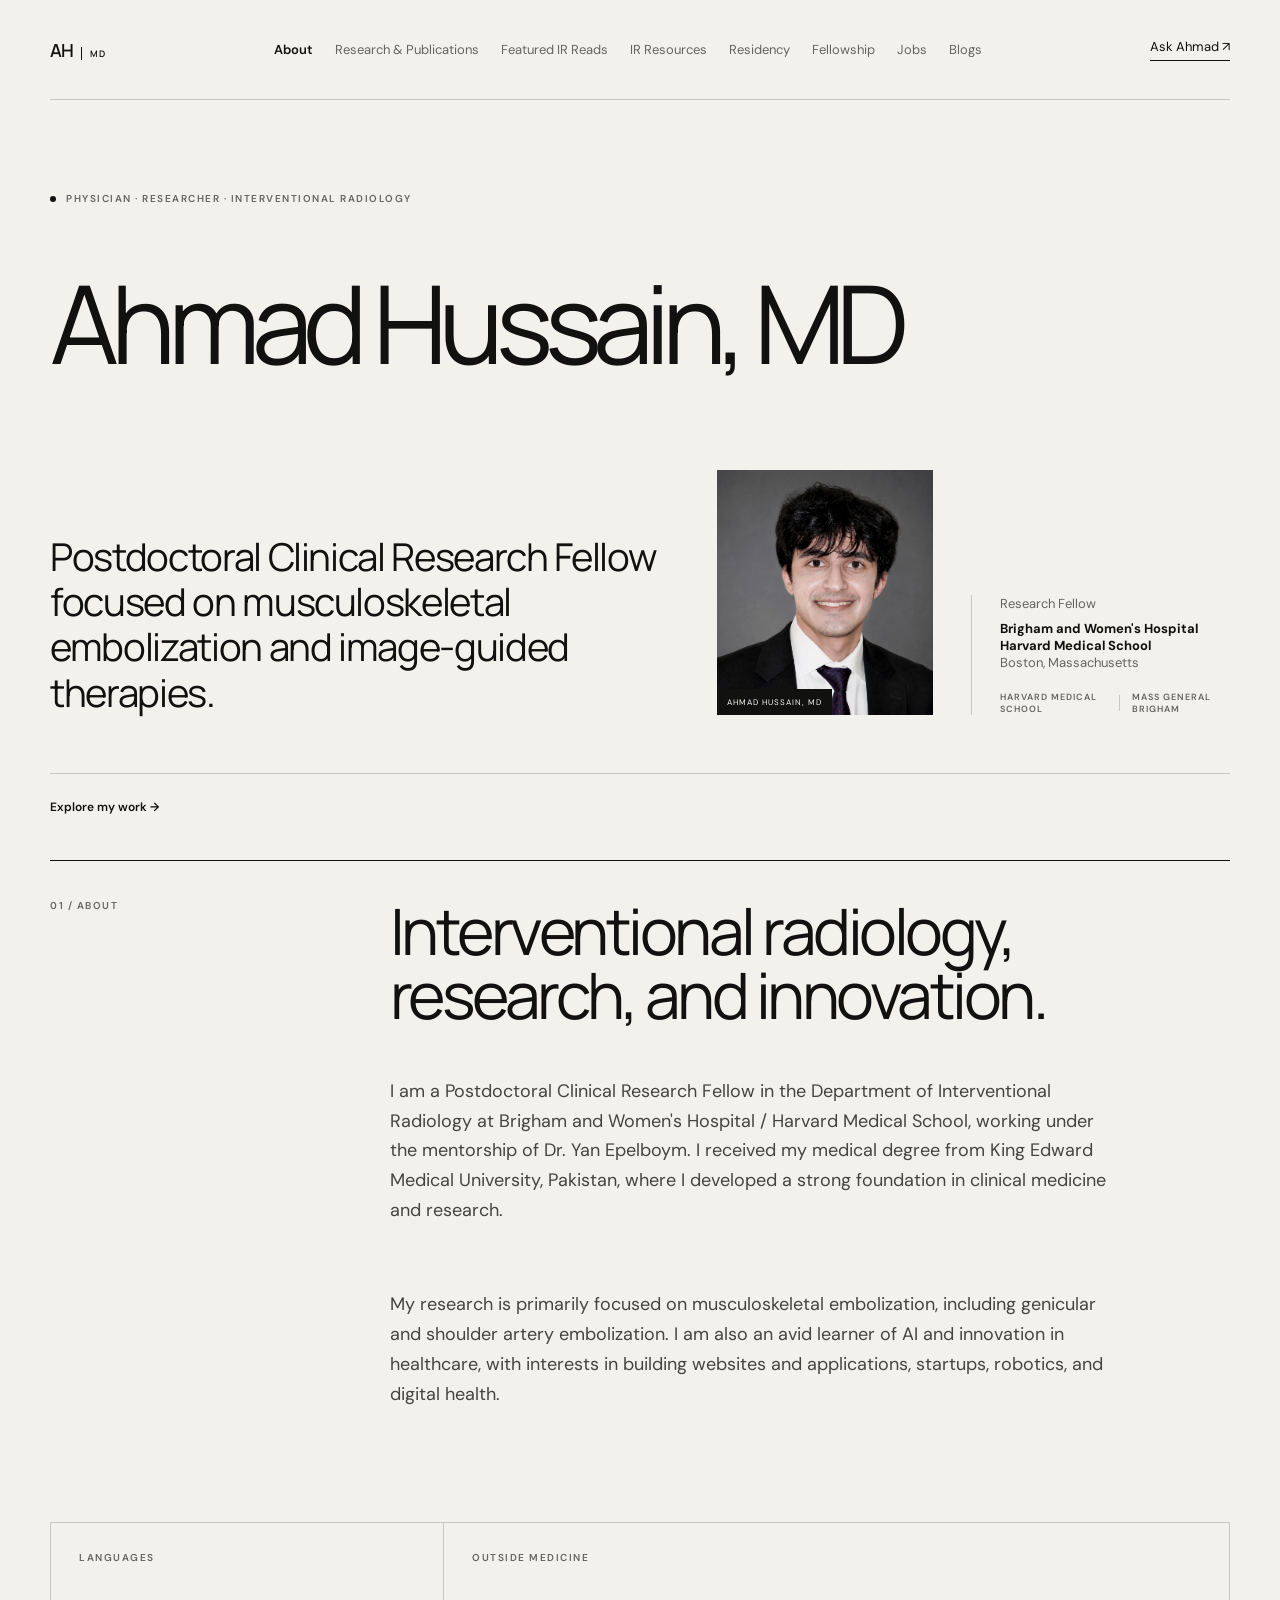
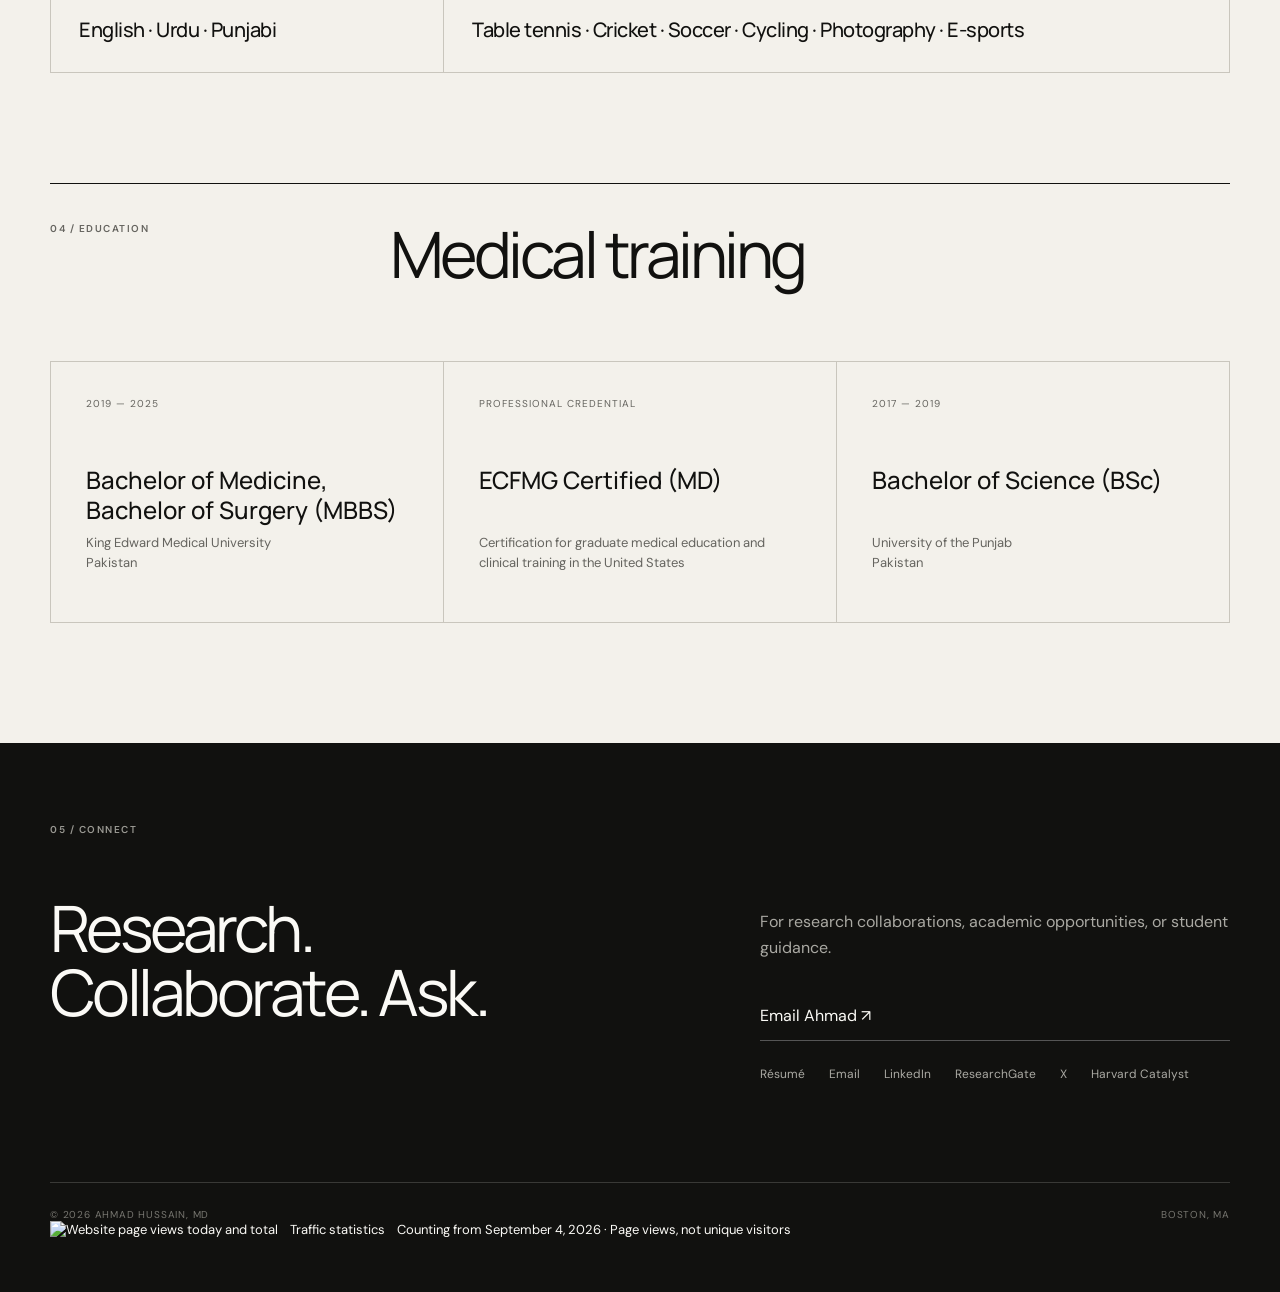
==== commit 0ecf5687: "Add sitewide page-view counter and traffic statistics" ====
--- a/index.html
+++ b/index.html
@@ -26,5 +26,5 @@
 
   <section class="education shell section-rule" id="training"><div class="section-head"><p class="section-number">04 / Education</p><h2>Medical training</h2></div><div class="edu-grid"><article><span>2019 — 2025</span><h3>Bachelor of Medicine,<br>Bachelor of Surgery (MBBS)</h3><p>King Edward Medical University<br>Pakistan</p></article><article><span>Professional credential</span><h3>ECFMG Certified (MD)</h3><p>Certification for graduate medical education and clinical training in the United States</p></article><article><span>2017 — 2019</span><h3>Bachelor of Science (BSc)</h3><p>University of the Punjab<br>Pakistan</p></article></div></section>
 </main>
-<footer><div class="shell footer-grid"><div><p class="section-number">05 / Connect</p><h2>Research.<br>Collaborate. Ask.</h2></div><div class="footer-contact"><p>For research collaborations, academic opportunities, or student guidance.</p><a href="mailto:ahussain8@bwh.harvard.edu">Email Ahmad &#8599;&#65038;</a><div><a href="Ahmad_Hussain_Resume.pdf" download>Résumé</a><a href="mailto:ahussain8@bwh.harvard.edu">Email</a><a href="https://www.linkedin.com/in/ahmad-hussain-md-6a63331b9" target="_blank" rel="noopener noreferrer">LinkedIn</a><a href="https://www.researchgate.net/profile/Ahmad-Hussain-10" target="_blank" rel="noopener noreferrer">ResearchGate</a><a href="https://x.com/ahmadhussainmd" target="_blank" rel="noopener noreferrer">X</a><a href="https://connects.catalyst.harvard.edu/profiles/display/305784934" target="_blank" rel="noopener noreferrer">Harvard Catalyst</a></div></div></div><div class="shell copyright"><span>© 2026 Ahmad Hussain, MD</span><span>Boston, MA</span></div></footer>
+<footer><div class="shell footer-grid"><div><p class="section-number">05 / Connect</p><h2>Research.<br>Collaborate. Ask.</h2></div><div class="footer-contact"><p>For research collaborations, academic opportunities, or student guidance.</p><a href="mailto:ahussain8@bwh.harvard.edu">Email Ahmad &#8599;&#65038;</a><div><a href="Ahmad_Hussain_Resume.pdf" download>Résumé</a><a href="mailto:ahussain8@bwh.harvard.edu">Email</a><a href="https://www.linkedin.com/in/ahmad-hussain-md-6a63331b9" target="_blank" rel="noopener noreferrer">LinkedIn</a><a href="https://www.researchgate.net/profile/Ahmad-Hussain-10" target="_blank" rel="noopener noreferrer">ResearchGate</a><a href="https://x.com/ahmadhussainmd" target="_blank" rel="noopener noreferrer">X</a><a href="https://connects.catalyst.harvard.edu/profiles/display/305784934" target="_blank" rel="noopener noreferrer">Harvard Catalyst</a></div></div></div><div class="shell copyright"><span>© 2026 Ahmad Hussain, MD</span><span>Boston, MA</span></div><div class="shell site-traffic" style="padding:0 0 24px;display:flex;align-items:center;gap:12px;flex-wrap:wrap;font-size:13px"><a href="https://hits.sh/ahmadhussainir.github.io/" target="_blank" rel="noopener noreferrer" aria-label="View website traffic statistics"><img src="https://hits.sh/ahmadhussainir.github.io.svg?view=today-total&amp;style=flat-square&amp;label=Page%20views%20today%20%2F%20total&amp;color=222222&amp;labelColor=444444" alt="Website page views today and total" style="height:22px;width:auto;max-width:100%"></a><a href="https://hits.sh/ahmadhussainir.github.io/" target="_blank" rel="noopener noreferrer">Traffic statistics</a><span>Counting from September 4, 2026 · Page views, not unique visitors</span></div></footer>
 </body></html>
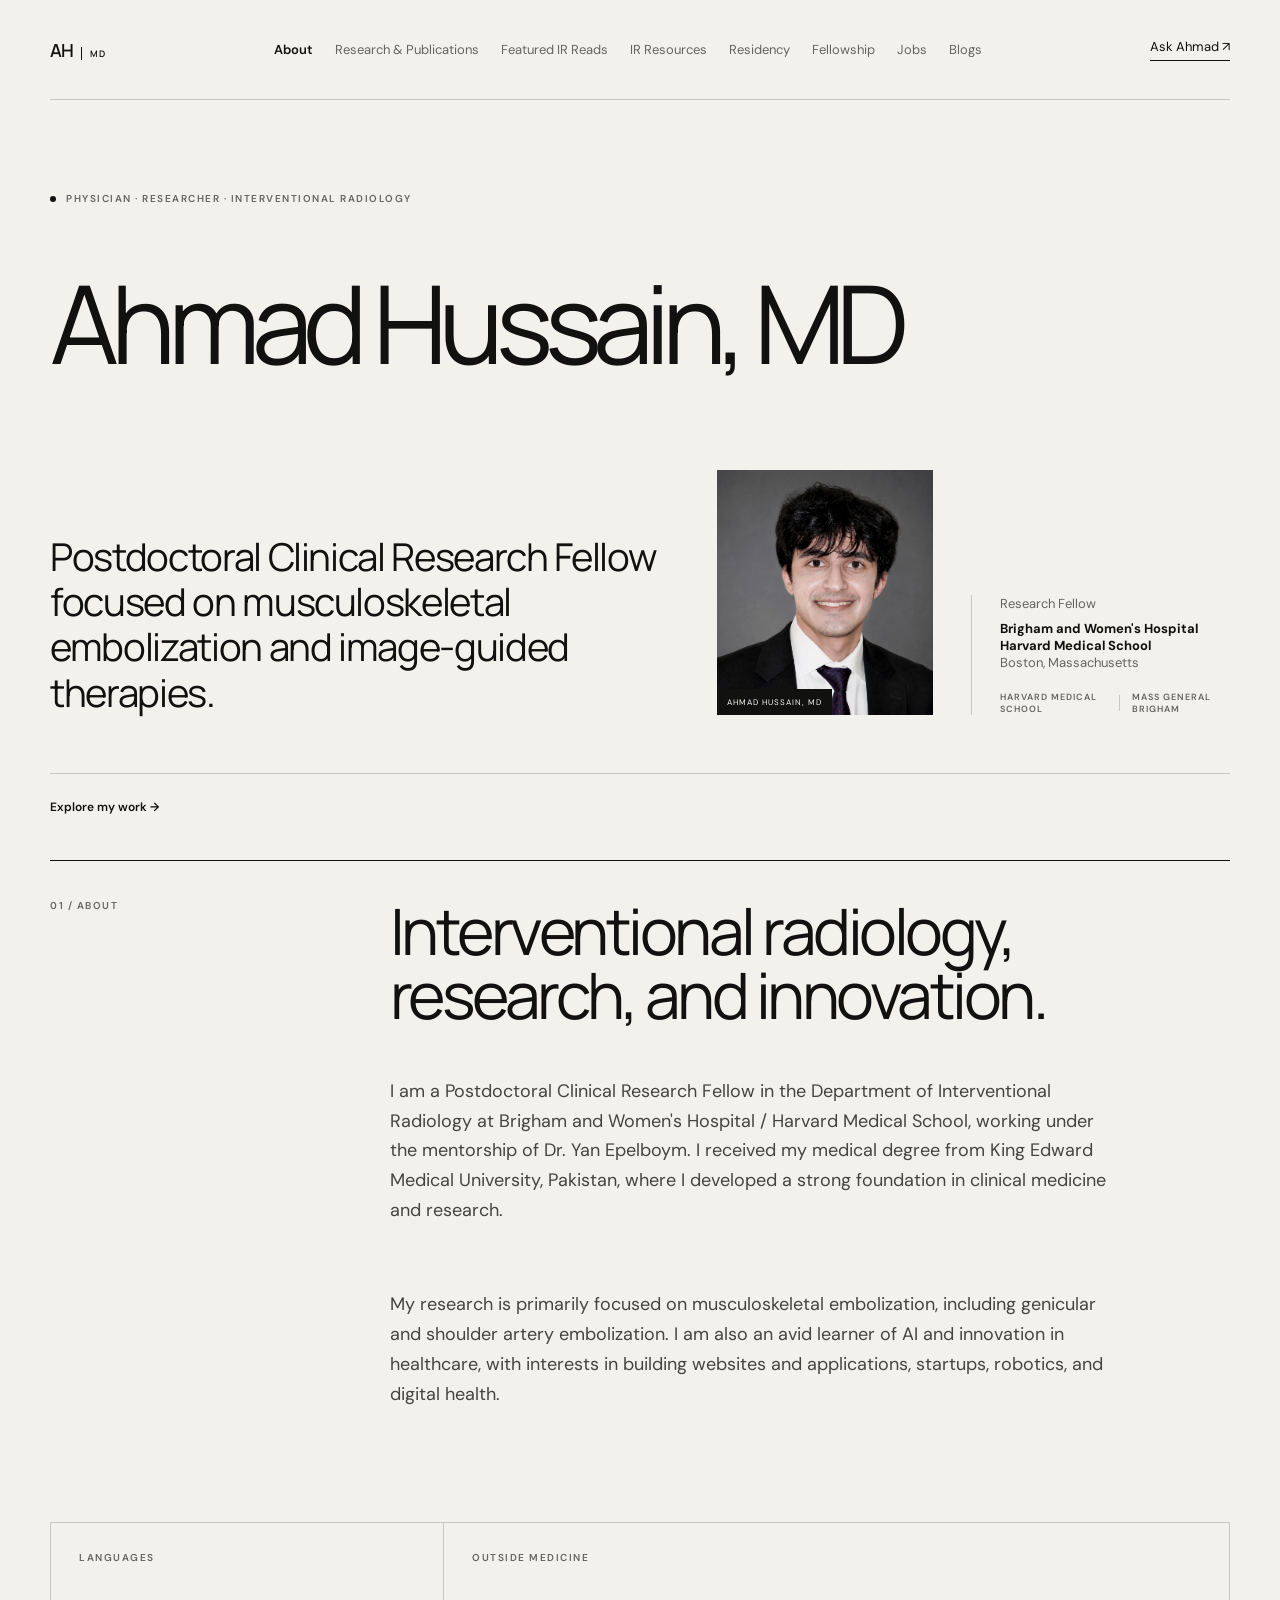
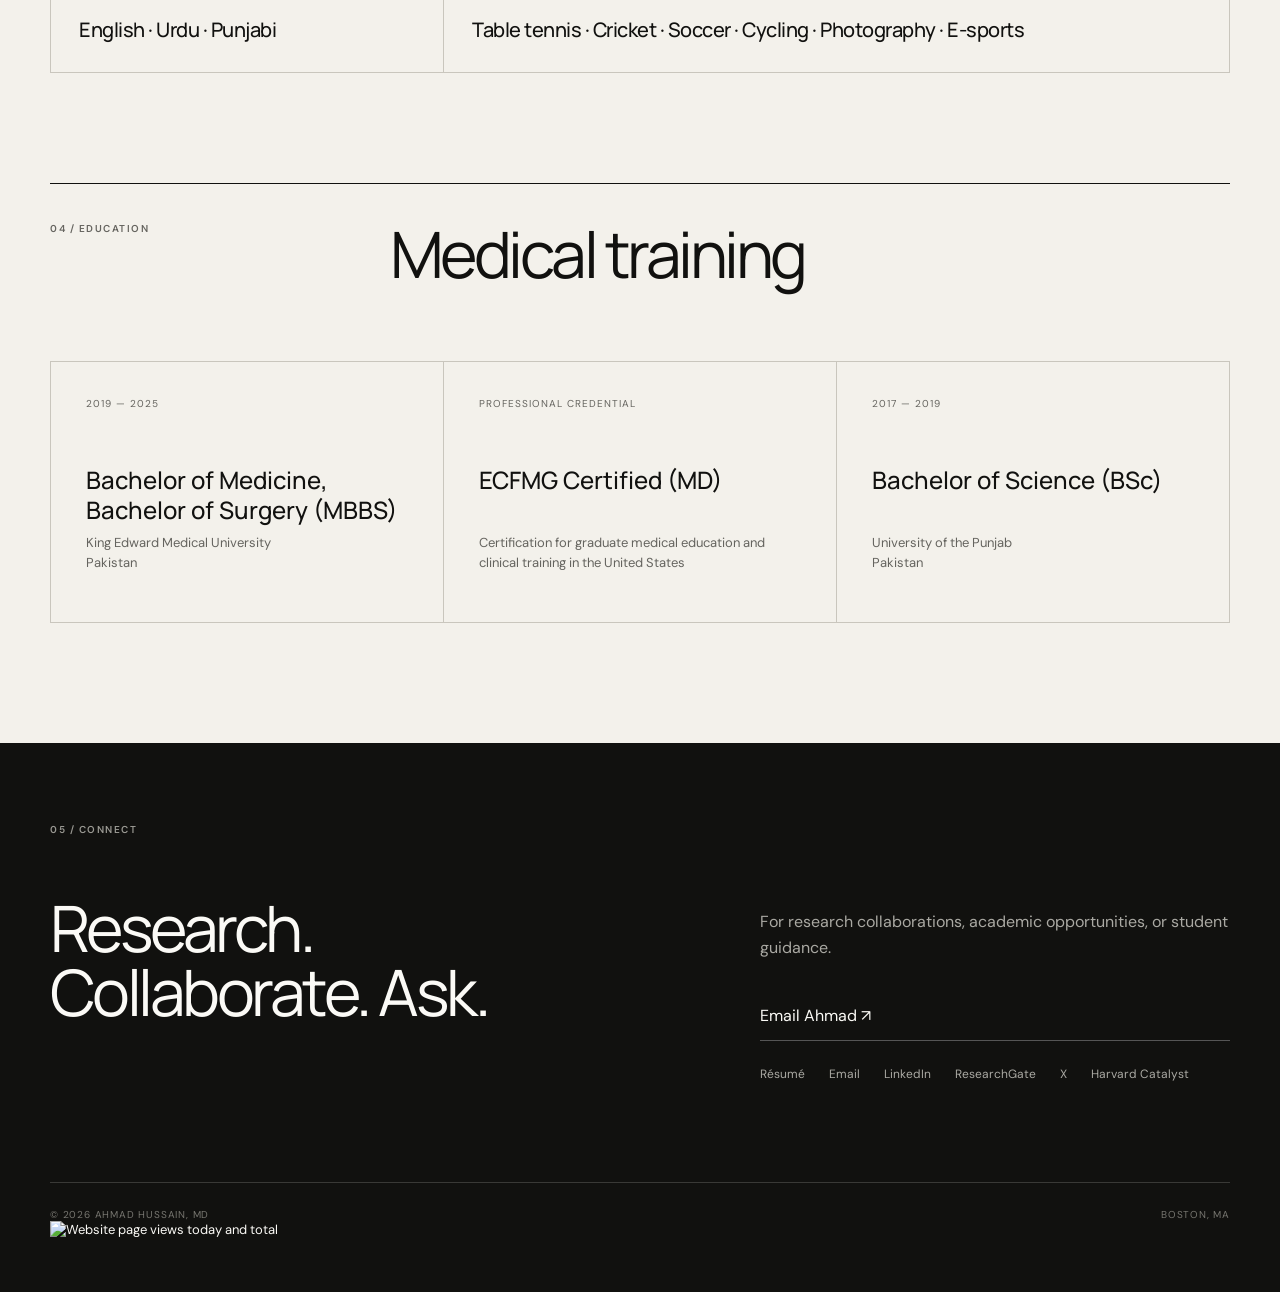
==== commit f34e0114: "Remove traffic statistics footer text; retain compact counter" ====
--- a/index.html
+++ b/index.html
@@ -26,5 +26,5 @@
 
   <section class="education shell section-rule" id="training"><div class="section-head"><p class="section-number">04 / Education</p><h2>Medical training</h2></div><div class="edu-grid"><article><span>2019 — 2025</span><h3>Bachelor of Medicine,<br>Bachelor of Surgery (MBBS)</h3><p>King Edward Medical University<br>Pakistan</p></article><article><span>Professional credential</span><h3>ECFMG Certified (MD)</h3><p>Certification for graduate medical education and clinical training in the United States</p></article><article><span>2017 — 2019</span><h3>Bachelor of Science (BSc)</h3><p>University of the Punjab<br>Pakistan</p></article></div></section>
 </main>
-<footer><div class="shell footer-grid"><div><p class="section-number">05 / Connect</p><h2>Research.<br>Collaborate. Ask.</h2></div><div class="footer-contact"><p>For research collaborations, academic opportunities, or student guidance.</p><a href="mailto:ahussain8@bwh.harvard.edu">Email Ahmad &#8599;&#65038;</a><div><a href="Ahmad_Hussain_Resume.pdf" download>Résumé</a><a href="mailto:ahussain8@bwh.harvard.edu">Email</a><a href="https://www.linkedin.com/in/ahmad-hussain-md-6a63331b9" target="_blank" rel="noopener noreferrer">LinkedIn</a><a href="https://www.researchgate.net/profile/Ahmad-Hussain-10" target="_blank" rel="noopener noreferrer">ResearchGate</a><a href="https://x.com/ahmadhussainmd" target="_blank" rel="noopener noreferrer">X</a><a href="https://connects.catalyst.harvard.edu/profiles/display/305784934" target="_blank" rel="noopener noreferrer">Harvard Catalyst</a></div></div></div><div class="shell copyright"><span>© 2026 Ahmad Hussain, MD</span><span>Boston, MA</span></div><div class="shell site-traffic" style="padding:0 0 24px;display:flex;align-items:center;gap:12px;flex-wrap:wrap;font-size:13px"><a href="https://hits.sh/ahmadhussainir.github.io/" target="_blank" rel="noopener noreferrer" aria-label="View website traffic statistics"><img src="https://hits.sh/ahmadhussainir.github.io.svg?view=today-total&amp;style=flat-square&amp;label=Page%20views%20today%20%2F%20total&amp;color=222222&amp;labelColor=444444" alt="Website page views today and total" style="height:22px;width:auto;max-width:100%"></a><a href="https://hits.sh/ahmadhussainir.github.io/" target="_blank" rel="noopener noreferrer">Traffic statistics</a><span>Counting from September 4, 2026 · Page views, not unique visitors</span></div></footer>
+<footer><div class="shell footer-grid"><div><p class="section-number">05 / Connect</p><h2>Research.<br>Collaborate. Ask.</h2></div><div class="footer-contact"><p>For research collaborations, academic opportunities, or student guidance.</p><a href="mailto:ahussain8@bwh.harvard.edu">Email Ahmad &#8599;&#65038;</a><div><a href="Ahmad_Hussain_Resume.pdf" download>Résumé</a><a href="mailto:ahussain8@bwh.harvard.edu">Email</a><a href="https://www.linkedin.com/in/ahmad-hussain-md-6a63331b9" target="_blank" rel="noopener noreferrer">LinkedIn</a><a href="https://www.researchgate.net/profile/Ahmad-Hussain-10" target="_blank" rel="noopener noreferrer">ResearchGate</a><a href="https://x.com/ahmadhussainmd" target="_blank" rel="noopener noreferrer">X</a><a href="https://connects.catalyst.harvard.edu/profiles/display/305784934" target="_blank" rel="noopener noreferrer">Harvard Catalyst</a></div></div></div><div class="shell copyright"><span>© 2026 Ahmad Hussain, MD</span><span>Boston, MA</span></div><div class="shell site-traffic" style="padding:0 0 24px;display:flex;align-items:center;gap:12px;flex-wrap:wrap;font-size:13px"><a href="https://hits.sh/ahmadhussainir.github.io/" target="_blank" rel="noopener noreferrer" aria-label="View website traffic statistics"><img src="https://hits.sh/ahmadhussainir.github.io.svg?view=today-total&amp;style=flat-square&amp;label=Page%20views%20today%20%2F%20total&amp;color=222222&amp;labelColor=444444" alt="Website page views today and total" style="height:22px;width:auto;max-width:100%"></a></div></footer>
 </body></html>
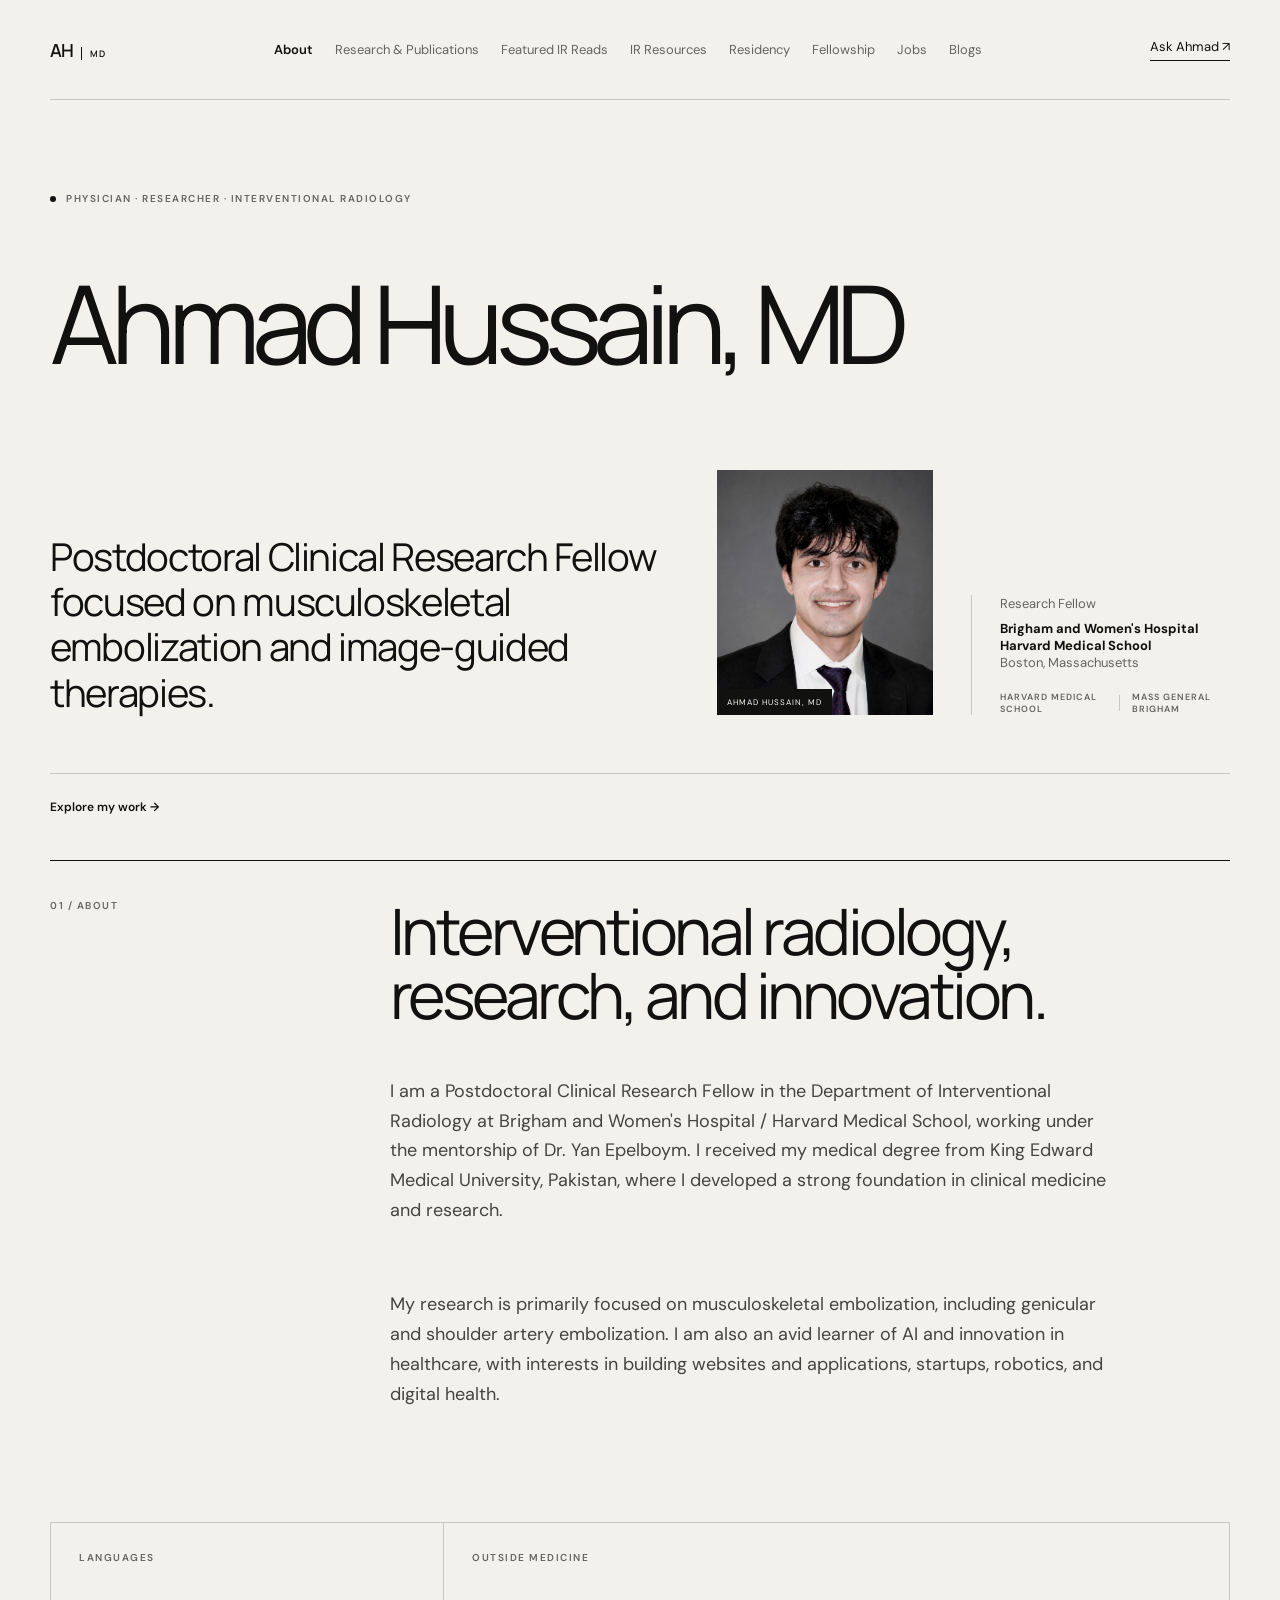
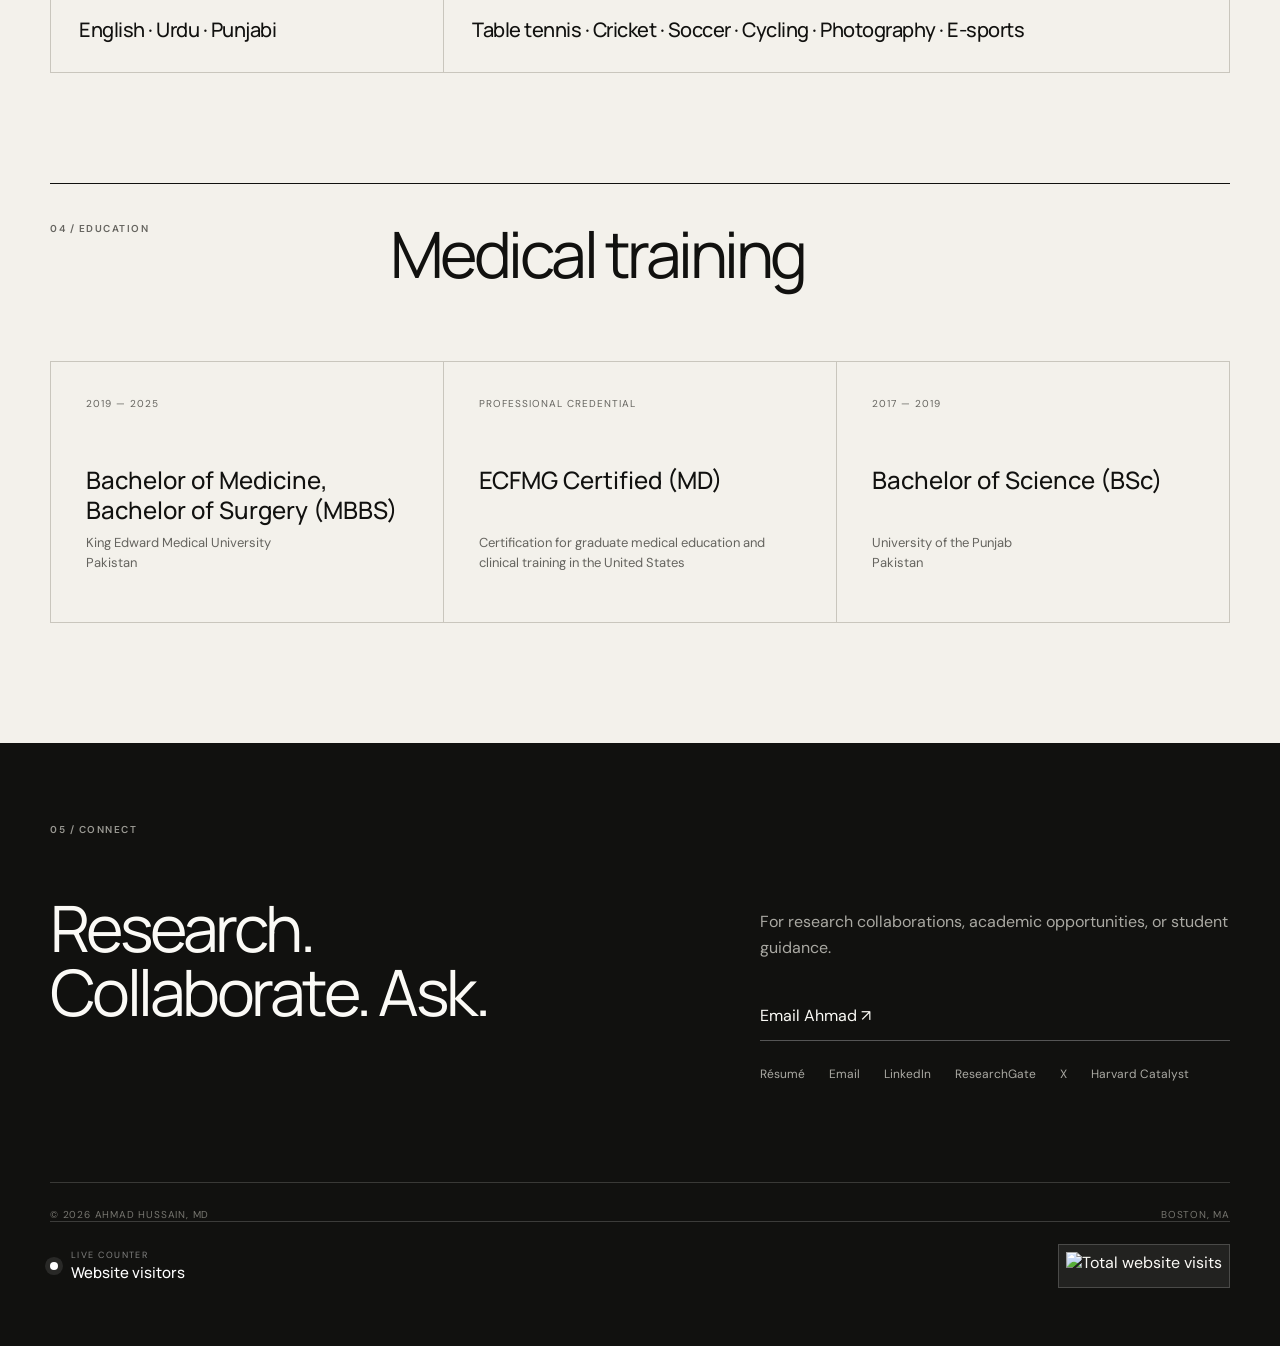
==== commit 926483a1: "Redesign visitor counter" ====
--- a/index.html
+++ b/index.html
@@ -4,7 +4,7 @@
   <meta charset="utf-8"><meta name="viewport" content="width=device-width,initial-scale=1">
   <title>Ahmad Hussain, MD | Physician & Researcher</title>
   <meta name="description" content="Interventional radiology researcher at Brigham and Women's Hospital and Harvard Medical School.">
-  <link rel="stylesheet" href="style.css?v=19">
+  <link rel="stylesheet" href="style.css?v=20">
 </head>
 <body>
 <nav class="nav shell"><a class="monogram" href="index.html">AH<span>MD</span></a><div class="navlinks"><a class="active" href="index.html">About</a><a href="research.html">Research &amp; Publications</a><a href="featured-reads.html">Featured IR Reads</a><a href="resources.html">IR Resources</a><a href="residency.html">Residency</a><a href="fellowship.html">Fellowship</a><a href="jobs.html">Jobs</a><a href="patient-guides.html">Blogs</a></div><a class="contact-link" href="ask-ahmad.html">Ask Ahmad &#8599;&#65038;</a></nav>
@@ -26,5 +26,5 @@
 
   <section class="education shell section-rule" id="training"><div class="section-head"><p class="section-number">04 / Education</p><h2>Medical training</h2></div><div class="edu-grid"><article><span>2019 — 2025</span><h3>Bachelor of Medicine,<br>Bachelor of Surgery (MBBS)</h3><p>King Edward Medical University<br>Pakistan</p></article><article><span>Professional credential</span><h3>ECFMG Certified (MD)</h3><p>Certification for graduate medical education and clinical training in the United States</p></article><article><span>2017 — 2019</span><h3>Bachelor of Science (BSc)</h3><p>University of the Punjab<br>Pakistan</p></article></div></section>
 </main>
-<footer><div class="shell footer-grid"><div><p class="section-number">05 / Connect</p><h2>Research.<br>Collaborate. Ask.</h2></div><div class="footer-contact"><p>For research collaborations, academic opportunities, or student guidance.</p><a href="mailto:ahussain8@bwh.harvard.edu">Email Ahmad &#8599;&#65038;</a><div><a href="Ahmad_Hussain_Resume.pdf" download>Résumé</a><a href="mailto:ahussain8@bwh.harvard.edu">Email</a><a href="https://www.linkedin.com/in/ahmad-hussain-md-6a63331b9" target="_blank" rel="noopener noreferrer">LinkedIn</a><a href="https://www.researchgate.net/profile/Ahmad-Hussain-10" target="_blank" rel="noopener noreferrer">ResearchGate</a><a href="https://x.com/ahmadhussainmd" target="_blank" rel="noopener noreferrer">X</a><a href="https://connects.catalyst.harvard.edu/profiles/display/305784934" target="_blank" rel="noopener noreferrer">Harvard Catalyst</a></div></div></div><div class="shell copyright"><span>© 2026 Ahmad Hussain, MD</span><span>Boston, MA</span></div><div class="shell site-traffic" style="padding:0 0 24px;display:flex;align-items:center;gap:12px;flex-wrap:wrap;font-size:13px"><a href="https://hits.sh/ahmadhussainir.github.io/" target="_blank" rel="noopener noreferrer" aria-label="View website traffic statistics"><img src="https://hits.sh/ahmadhussainir.github.io.svg?view=today-total&amp;style=flat-square&amp;label=Page%20views%20today%20%2F%20total&amp;color=222222&amp;labelColor=444444" alt="Website page views today and total" style="height:22px;width:auto;max-width:100%"></a></div></footer>
+<footer><div class="shell footer-grid"><div><p class="section-number">05 / Connect</p><h2>Research.<br>Collaborate. Ask.</h2></div><div class="footer-contact"><p>For research collaborations, academic opportunities, or student guidance.</p><a href="mailto:ahussain8@bwh.harvard.edu">Email Ahmad &#8599;&#65038;</a><div><a href="Ahmad_Hussain_Resume.pdf" download>Résumé</a><a href="mailto:ahussain8@bwh.harvard.edu">Email</a><a href="https://www.linkedin.com/in/ahmad-hussain-md-6a63331b9" target="_blank" rel="noopener noreferrer">LinkedIn</a><a href="https://www.researchgate.net/profile/Ahmad-Hussain-10" target="_blank" rel="noopener noreferrer">ResearchGate</a><a href="https://x.com/ahmadhussainmd" target="_blank" rel="noopener noreferrer">X</a><a href="https://connects.catalyst.harvard.edu/profiles/display/305784934" target="_blank" rel="noopener noreferrer">Harvard Catalyst</a></div></div></div><div class="shell copyright"><span>© 2026 Ahmad Hussain, MD</span><span>Boston, MA</span></div><div class="shell visitor-panel"><div class="visitor-label"><i aria-hidden="true"></i><div><span>LIVE COUNTER</span><strong>Website visitors</strong></div></div><a class="visitor-number" href="https://hits.sh/ahmadhussainir.github.io/" target="_blank" rel="noopener noreferrer" aria-label="View total website visitor count"><img src="https://hits.sh/ahmadhussainir.github.io.svg?view=total&amp;style=for-the-badge&amp;label=TOTAL&amp;color=171715&amp;labelColor=5f5e58" alt="Total website visits"></a></div></footer>
 </body></html>
--- a/style.css
+++ b/style.css
@@ -168,3 +168,6 @@
 @media(max-width:1050px){.clinical-year-cards{grid-template-columns:1fr}.clinical-year-cards article{min-height:260px}}
 @media(max-width:800px){.clinical-year-guide{grid-template-columns:1fr;gap:27px;padding-bottom:65px}}
 @media(max-width:600px){.clinical-year-guide>.resource-heading h2{font-size:34px}.clinical-year-cards article{min-height:290px;padding:23px}.clinical-year-cards h3{font-size:20px;margin-top:36px}.clinical-year-requirements{grid-template-columns:1fr;gap:20px}.clinical-year-requirements>div{grid-template-columns:1fr}.clinical-year-requirements p{font-size:14px}}
+
+/* Live visitor counter */
+.visitor-panel{border-top:1px solid rgba(255,255,255,.18);padding:22px 0 28px;display:flex;align-items:center;justify-content:space-between;gap:24px}.visitor-label{display:flex;align-items:center;gap:13px}.visitor-label i{width:8px;height:8px;border-radius:50%;background:#fff;box-shadow:0 0 0 5px rgba(255,255,255,.1)}.visitor-label div{display:flex;flex-direction:column;gap:4px}.visitor-label span{font-size:9px;line-height:1;letter-spacing:.16em;color:rgba(255,255,255,.48)}.visitor-label strong{font:500 15px/1.2 "Manrope";color:#fff}.visitor-number{display:flex;padding:7px;background:rgba(255,255,255,.07);border:1px solid rgba(255,255,255,.18);transition:background .2s ease,border-color .2s ease}.visitor-number:hover{background:rgba(255,255,255,.13);border-color:rgba(255,255,255,.38)}.visitor-number img{height:28px;width:auto;display:block}@media(max-width:600px){.visitor-panel{padding:20px 0 24px}.visitor-label strong{font-size:14px}.visitor-number img{height:24px}}
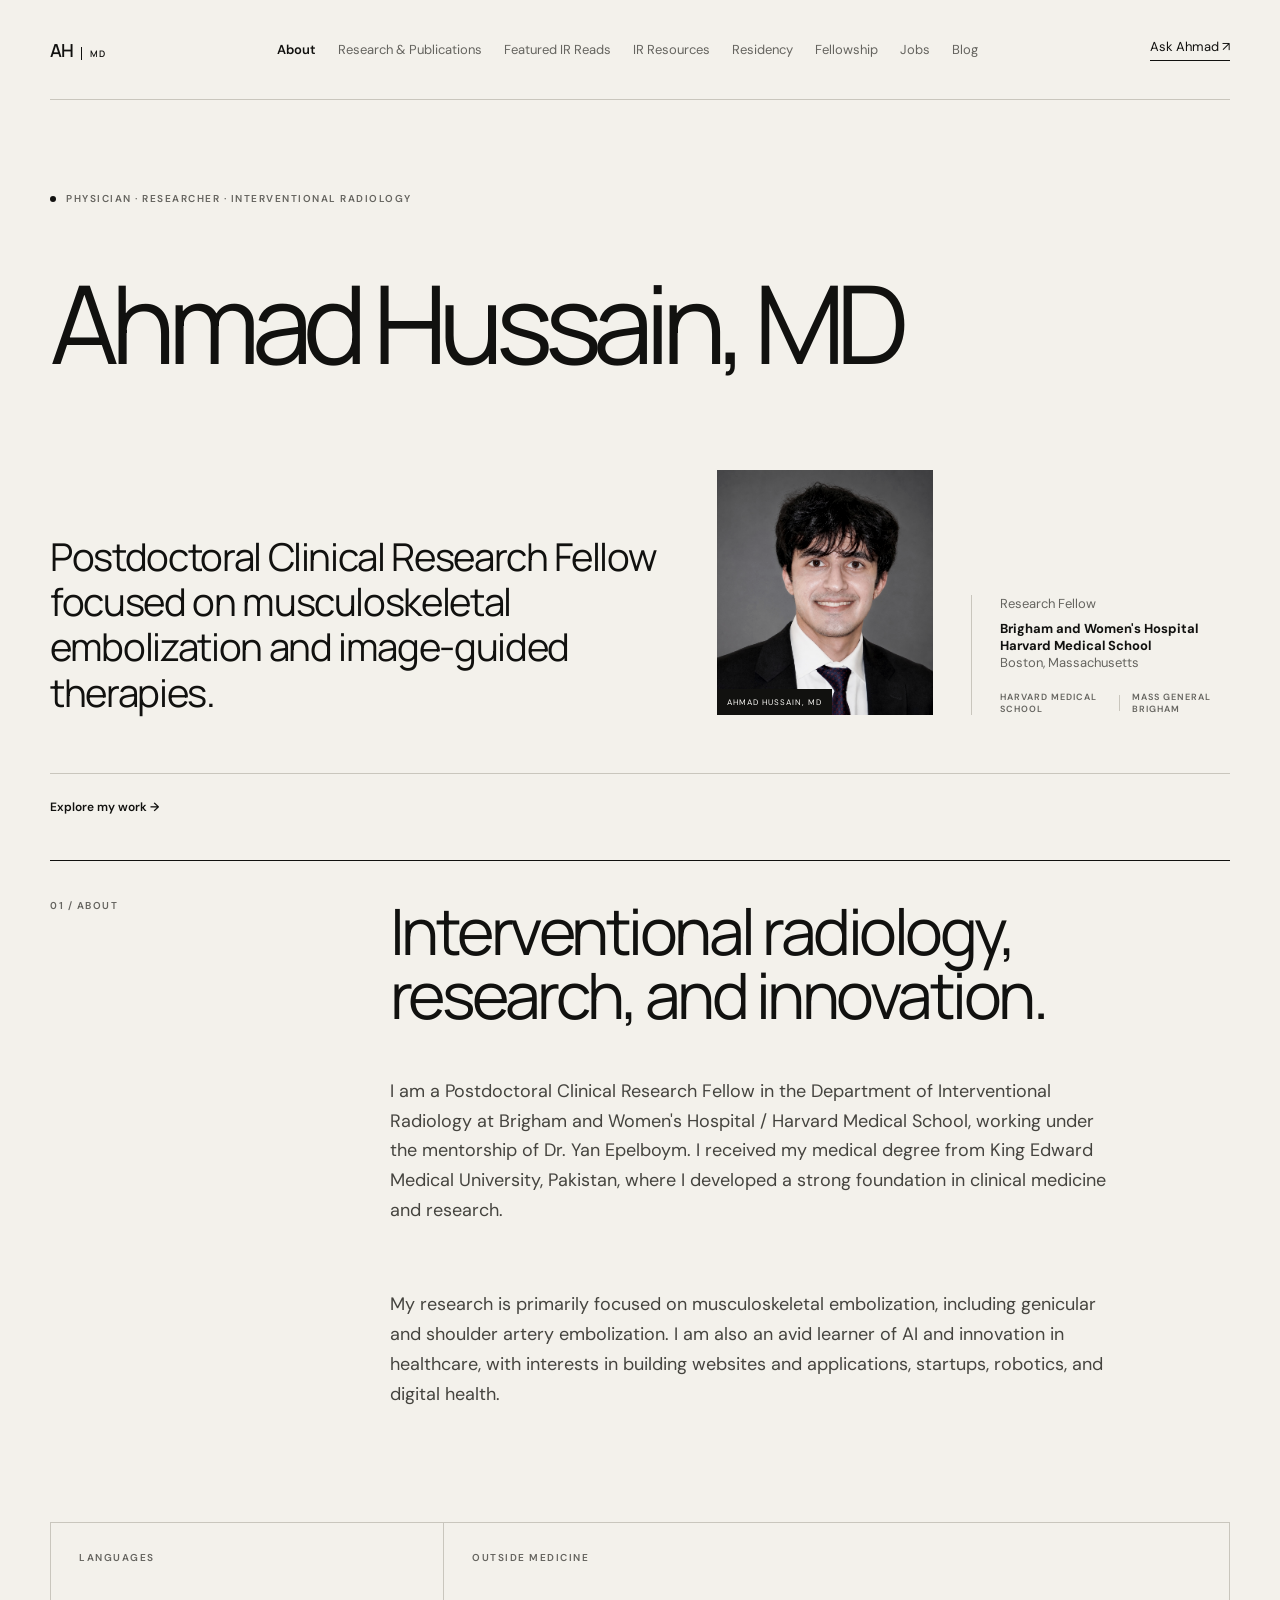
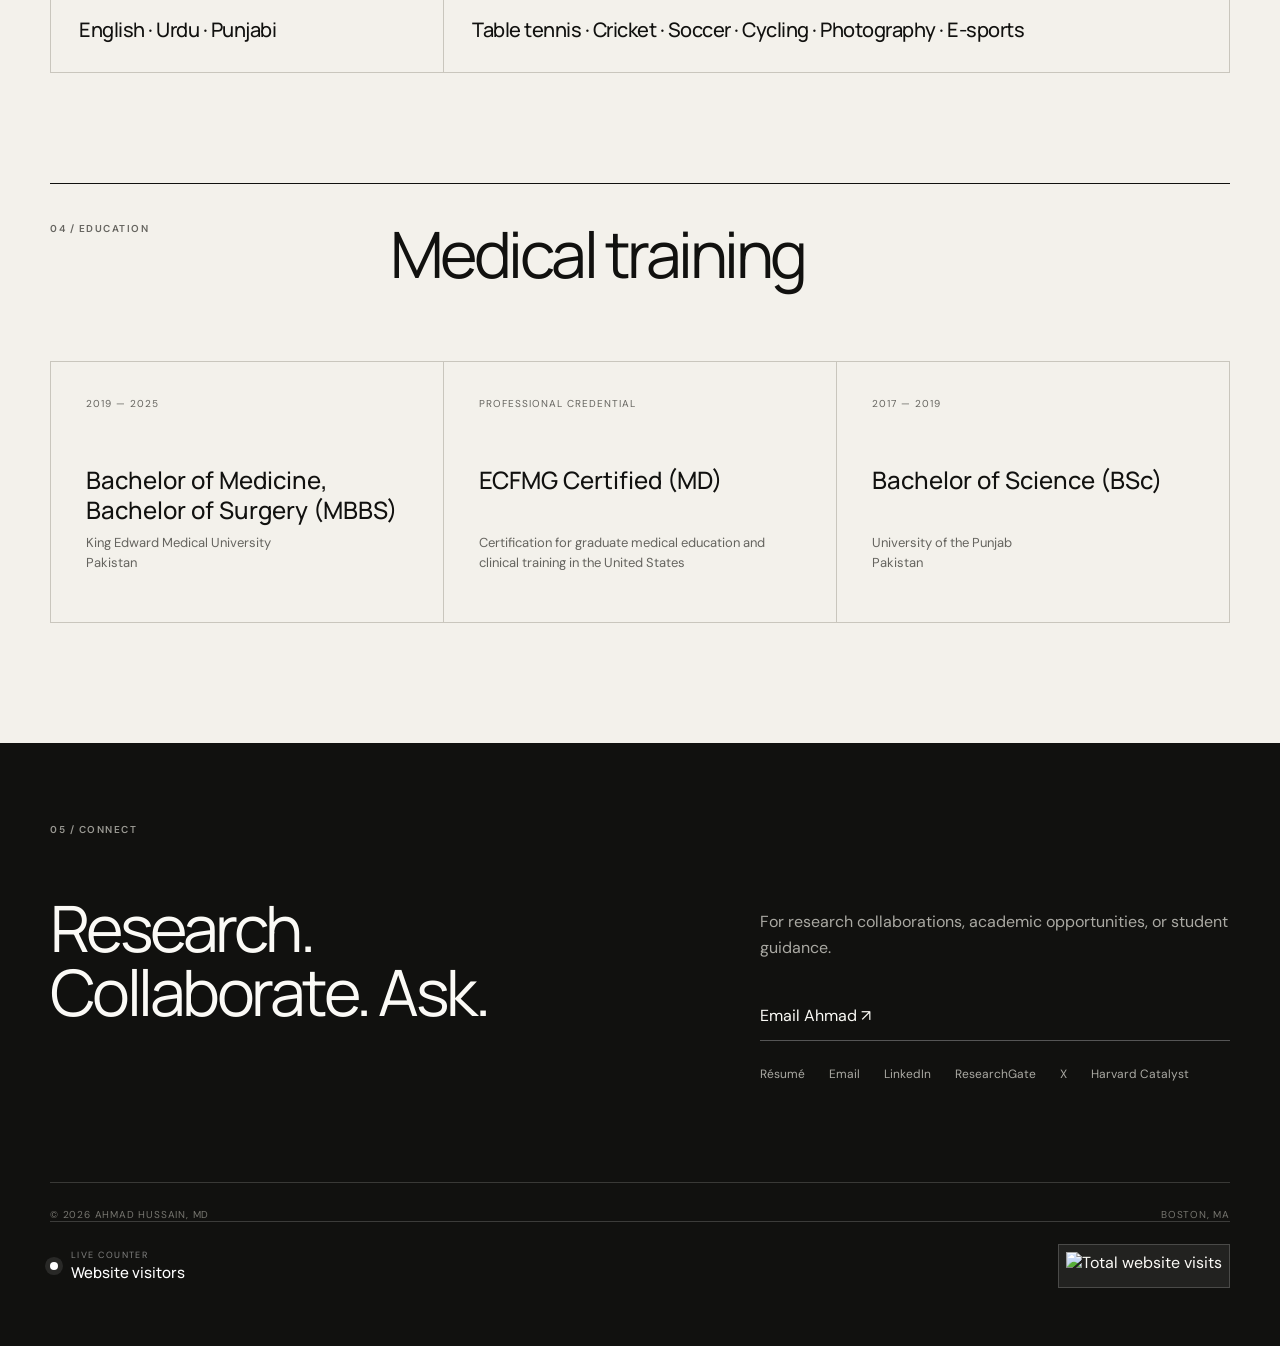
==== commit 519b7b68: "Use singular Blog navigation label" ====
--- a/index.html
+++ b/index.html
@@ -7,7 +7,7 @@
   <link rel="stylesheet" href="style.css?v=20">
 </head>
 <body>
-<nav class="nav shell"><a class="monogram" href="index.html">AH<span>MD</span></a><div class="navlinks"><a class="active" href="index.html">About</a><a href="research.html">Research &amp; Publications</a><a href="featured-reads.html">Featured IR Reads</a><a href="resources.html">IR Resources</a><a href="residency.html">Residency</a><a href="fellowship.html">Fellowship</a><a href="jobs.html">Jobs</a><a href="patient-guides.html">Blogs</a></div><a class="contact-link" href="ask-ahmad.html">Ask Ahmad &#8599;&#65038;</a></nav>
+<nav class="nav shell"><a class="monogram" href="index.html">AH<span>MD</span></a><div class="navlinks"><a class="active" href="index.html">About</a><a href="research.html">Research &amp; Publications</a><a href="featured-reads.html">Featured IR Reads</a><a href="resources.html">IR Resources</a><a href="residency.html">Residency</a><a href="fellowship.html">Fellowship</a><a href="jobs.html">Jobs</a><a href="patient-guides.html">Blog</a></div><a class="contact-link" href="ask-ahmad.html">Ask Ahmad &#8599;&#65038;</a></nav>
 <main>
   <section class="hero shell" id="top">
     <div class="eyebrow"><i></i> Physician · Researcher · Interventional Radiology</div>
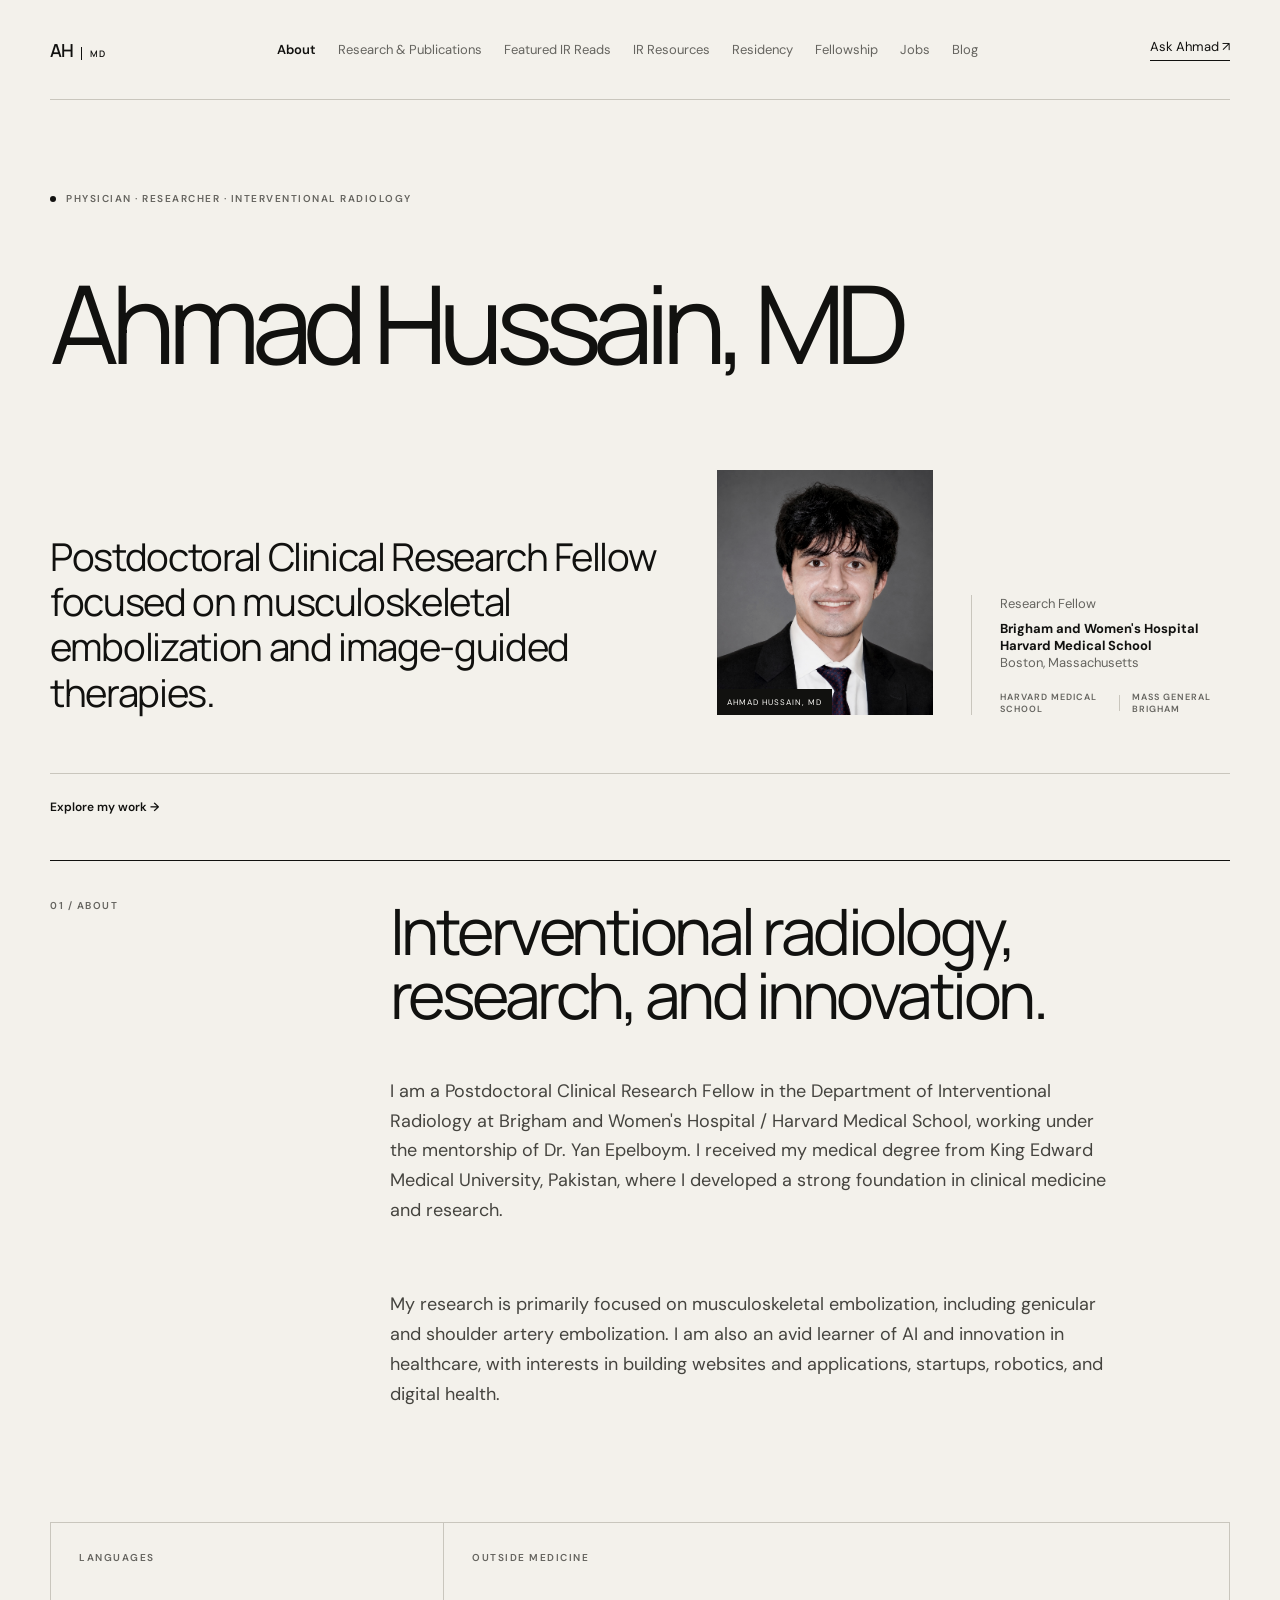
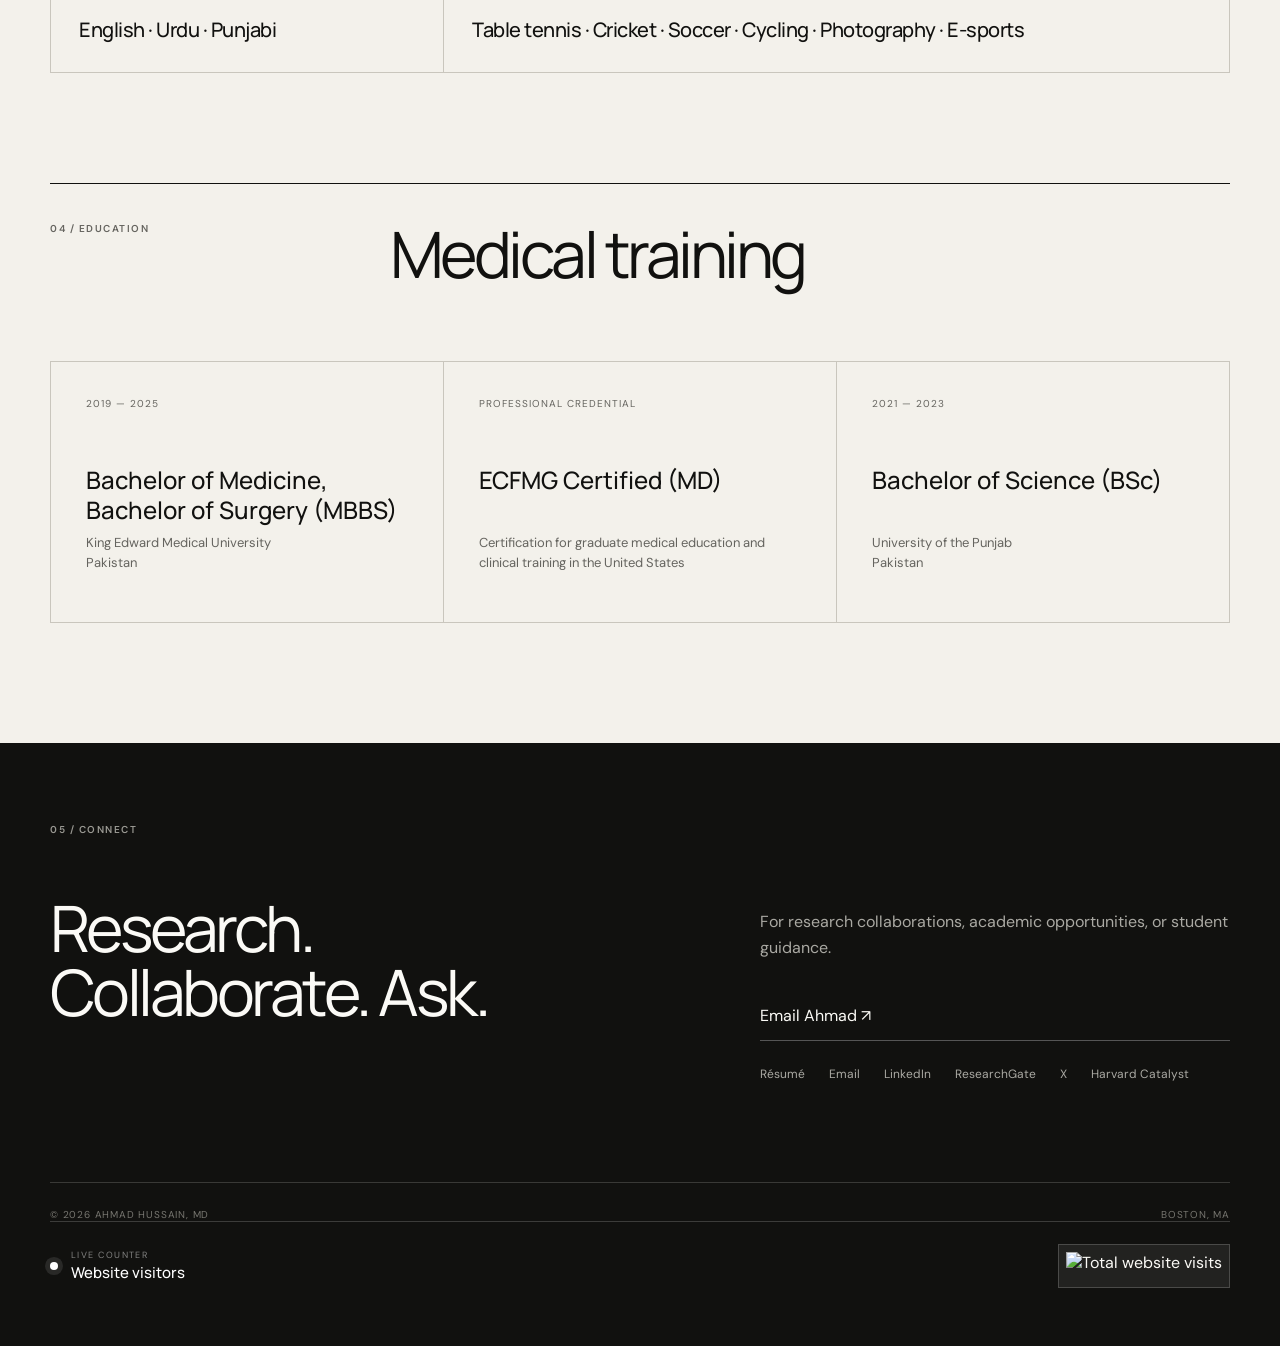
==== commit ed53b81c: "Expand chronic MSK embolization education and update research projects and BSc dates" ====
--- a/index.html
+++ b/index.html
@@ -24,7 +24,7 @@
 
   <section class="profile-notes shell" aria-label="Languages and interests"><article><p class="section-number">Languages</p><h3>English · Urdu · Punjabi</h3></article><article><p class="section-number">Outside medicine</p><h3>Table tennis · Cricket · Soccer · Cycling · Photography · E-sports</h3></article></section>
 
-  <section class="education shell section-rule" id="training"><div class="section-head"><p class="section-number">04 / Education</p><h2>Medical training</h2></div><div class="edu-grid"><article><span>2019 — 2025</span><h3>Bachelor of Medicine,<br>Bachelor of Surgery (MBBS)</h3><p>King Edward Medical University<br>Pakistan</p></article><article><span>Professional credential</span><h3>ECFMG Certified (MD)</h3><p>Certification for graduate medical education and clinical training in the United States</p></article><article><span>2017 — 2019</span><h3>Bachelor of Science (BSc)</h3><p>University of the Punjab<br>Pakistan</p></article></div></section>
+  <section class="education shell section-rule" id="training"><div class="section-head"><p class="section-number">04 / Education</p><h2>Medical training</h2></div><div class="edu-grid"><article><span>2019 — 2025</span><h3>Bachelor of Medicine,<br>Bachelor of Surgery (MBBS)</h3><p>King Edward Medical University<br>Pakistan</p></article><article><span>Professional credential</span><h3>ECFMG Certified (MD)</h3><p>Certification for graduate medical education and clinical training in the United States</p></article><article><span>2021 — 2023</span><h3>Bachelor of Science (BSc)</h3><p>University of the Punjab<br>Pakistan</p></article></div></section>
 </main>
 <footer><div class="shell footer-grid"><div><p class="section-number">05 / Connect</p><h2>Research.<br>Collaborate. Ask.</h2></div><div class="footer-contact"><p>For research collaborations, academic opportunities, or student guidance.</p><a href="mailto:ahussain8@bwh.harvard.edu">Email Ahmad &#8599;&#65038;</a><div><a href="Ahmad_Hussain_Resume.pdf" download>Résumé</a><a href="mailto:ahussain8@bwh.harvard.edu">Email</a><a href="https://www.linkedin.com/in/ahmad-hussain-md-6a63331b9" target="_blank" rel="noopener noreferrer">LinkedIn</a><a href="https://www.researchgate.net/profile/Ahmad-Hussain-10" target="_blank" rel="noopener noreferrer">ResearchGate</a><a href="https://x.com/ahmadhussainmd" target="_blank" rel="noopener noreferrer">X</a><a href="https://connects.catalyst.harvard.edu/profiles/display/305784934" target="_blank" rel="noopener noreferrer">Harvard Catalyst</a></div></div></div><div class="shell copyright"><span>© 2026 Ahmad Hussain, MD</span><span>Boston, MA</span></div><div class="shell visitor-panel"><div class="visitor-label"><i aria-hidden="true"></i><div><span>LIVE COUNTER</span><strong>Website visitors</strong></div></div><a class="visitor-number" href="https://hits.sh/ahmadhussainir.github.io/" target="_blank" rel="noopener noreferrer" aria-label="View total website visitor count"><img src="https://hits.sh/ahmadhussainir.github.io.svg?view=total&amp;style=for-the-badge&amp;label=TOTAL&amp;color=171715&amp;labelColor=5f5e58" alt="Total website visits"></a></div></footer>
 </body></html>
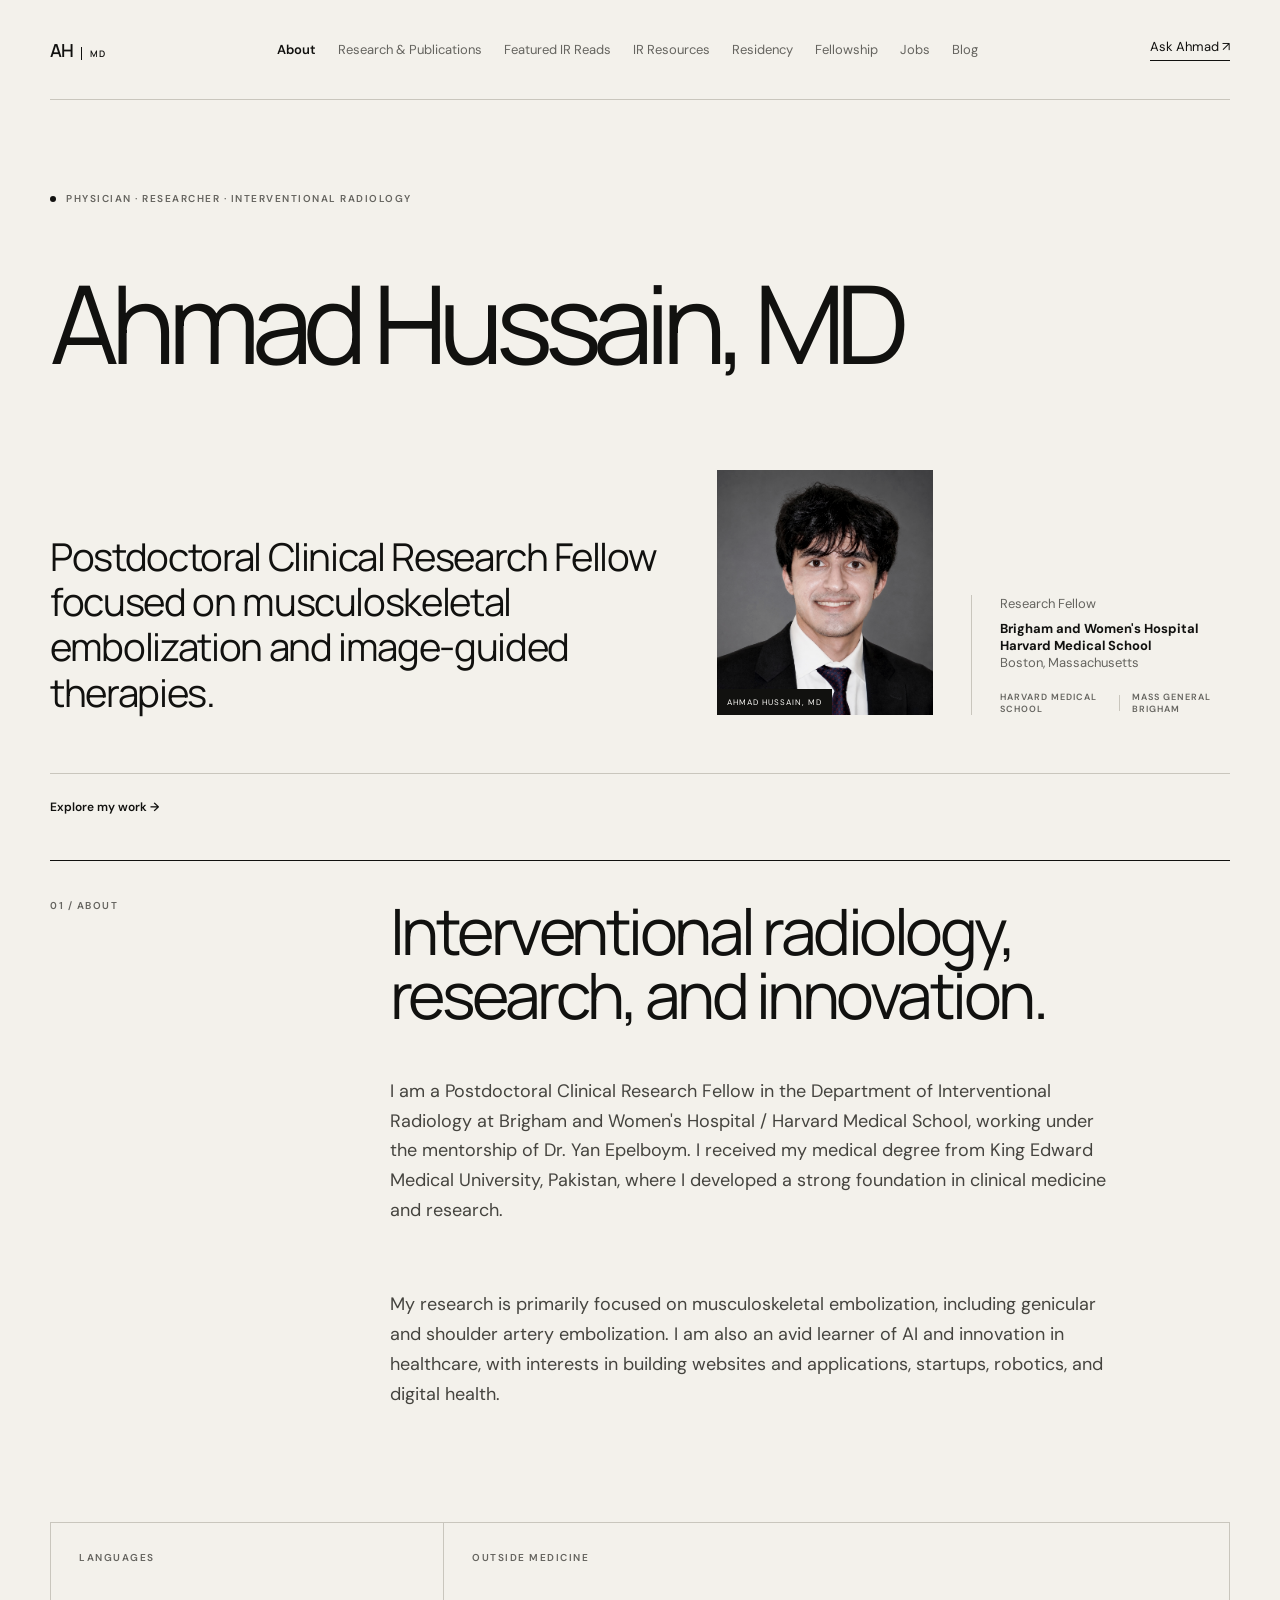
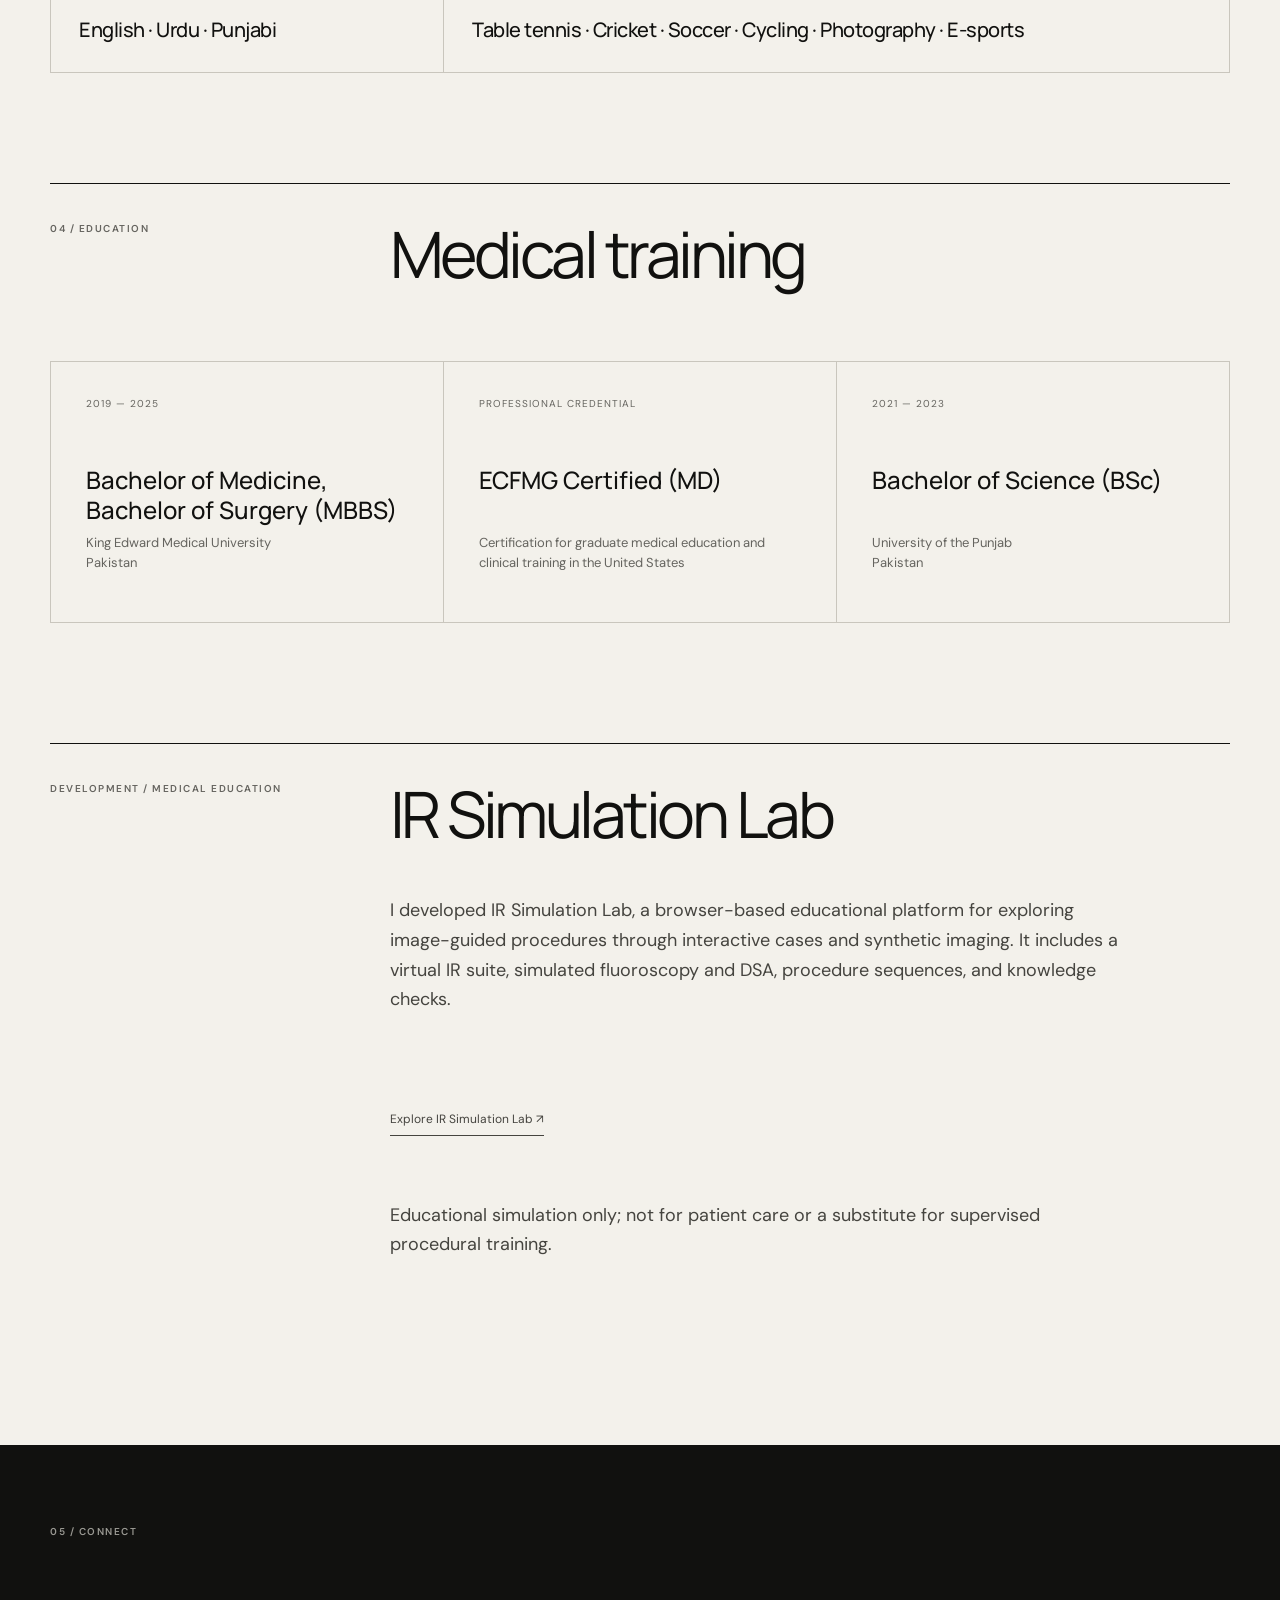
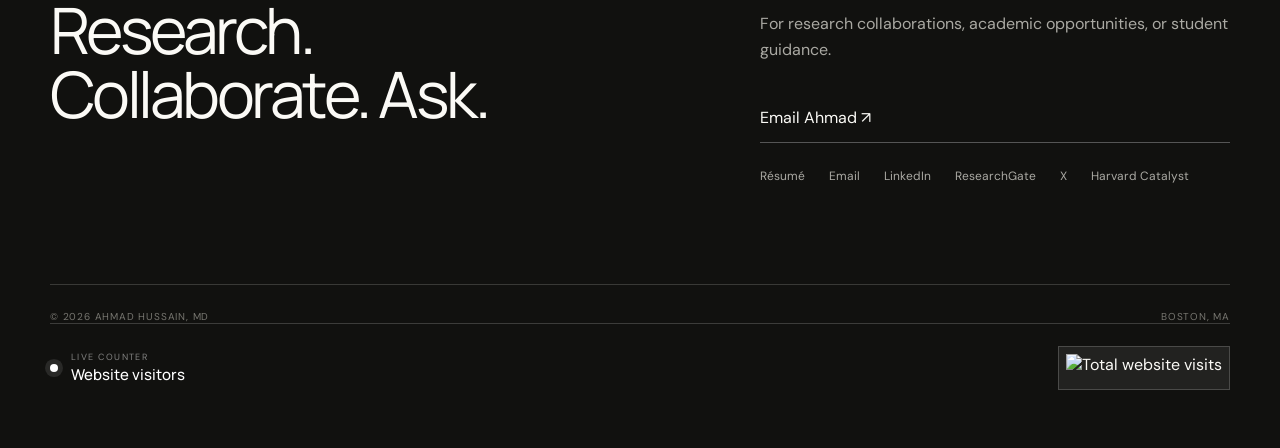
==== commit 16ecf1f3: "Feature IR Simulation Lab and refresh October reading selection" ====
--- a/index.html
+++ b/index.html
@@ -25,6 +25,7 @@
   <section class="profile-notes shell" aria-label="Languages and interests"><article><p class="section-number">Languages</p><h3>English · Urdu · Punjabi</h3></article><article><p class="section-number">Outside medicine</p><h3>Table tennis · Cricket · Soccer · Cycling · Photography · E-sports</h3></article></section>
 
   <section class="education shell section-rule" id="training"><div class="section-head"><p class="section-number">04 / Education</p><h2>Medical training</h2></div><div class="edu-grid"><article><span>2019 — 2025</span><h3>Bachelor of Medicine,<br>Bachelor of Surgery (MBBS)</h3><p>King Edward Medical University<br>Pakistan</p></article><article><span>Professional credential</span><h3>ECFMG Certified (MD)</h3><p>Certification for graduate medical education and clinical training in the United States</p></article><article><span>2021 — 2023</span><h3>Bachelor of Science (BSc)</h3><p>University of the Punjab<br>Pakistan</p></article></div></section>
+  <section class="statement shell section-rule" id="ir-simulation-lab"><p class="section-number">Development / Medical education</p><div><h2>IR Simulation Lab</h2><p>I developed IR Simulation Lab, a browser-based educational platform for exploring image-guided procedures through interactive cases and synthetic imaging. It includes a virtual IR suite, simulated fluoroscopy and DSA, procedure sequences, and knowledge checks.</p><p><a class="text-link" href="https://ahmadhussainir.github.io/IRsimulationlab/#angioplasty" target="_blank" rel="noopener noreferrer">Explore IR Simulation Lab &#8599;&#65038;</a></p><p>Educational simulation only; not for patient care or a substitute for supervised procedural training.</p></div></section>
 </main>
 <footer><div class="shell footer-grid"><div><p class="section-number">05 / Connect</p><h2>Research.<br>Collaborate. Ask.</h2></div><div class="footer-contact"><p>For research collaborations, academic opportunities, or student guidance.</p><a href="mailto:ahussain8@bwh.harvard.edu">Email Ahmad &#8599;&#65038;</a><div><a href="Ahmad_Hussain_Resume.pdf" download>Résumé</a><a href="mailto:ahussain8@bwh.harvard.edu">Email</a><a href="https://www.linkedin.com/in/ahmad-hussain-md-6a63331b9" target="_blank" rel="noopener noreferrer">LinkedIn</a><a href="https://www.researchgate.net/profile/Ahmad-Hussain-10" target="_blank" rel="noopener noreferrer">ResearchGate</a><a href="https://x.com/ahmadhussainmd" target="_blank" rel="noopener noreferrer">X</a><a href="https://connects.catalyst.harvard.edu/profiles/display/305784934" target="_blank" rel="noopener noreferrer">Harvard Catalyst</a></div></div></div><div class="shell copyright"><span>© 2026 Ahmad Hussain, MD</span><span>Boston, MA</span></div><div class="shell visitor-panel"><div class="visitor-label"><i aria-hidden="true"></i><div><span>LIVE COUNTER</span><strong>Website visitors</strong></div></div><a class="visitor-number" href="https://hits.sh/ahmadhussainir.github.io/" target="_blank" rel="noopener noreferrer" aria-label="View total website visitor count"><img src="https://hits.sh/ahmadhussainir.github.io.svg?view=total&amp;style=for-the-badge&amp;label=TOTAL&amp;color=171715&amp;labelColor=5f5e58" alt="Total website visits"></a></div></footer>
 </body></html>
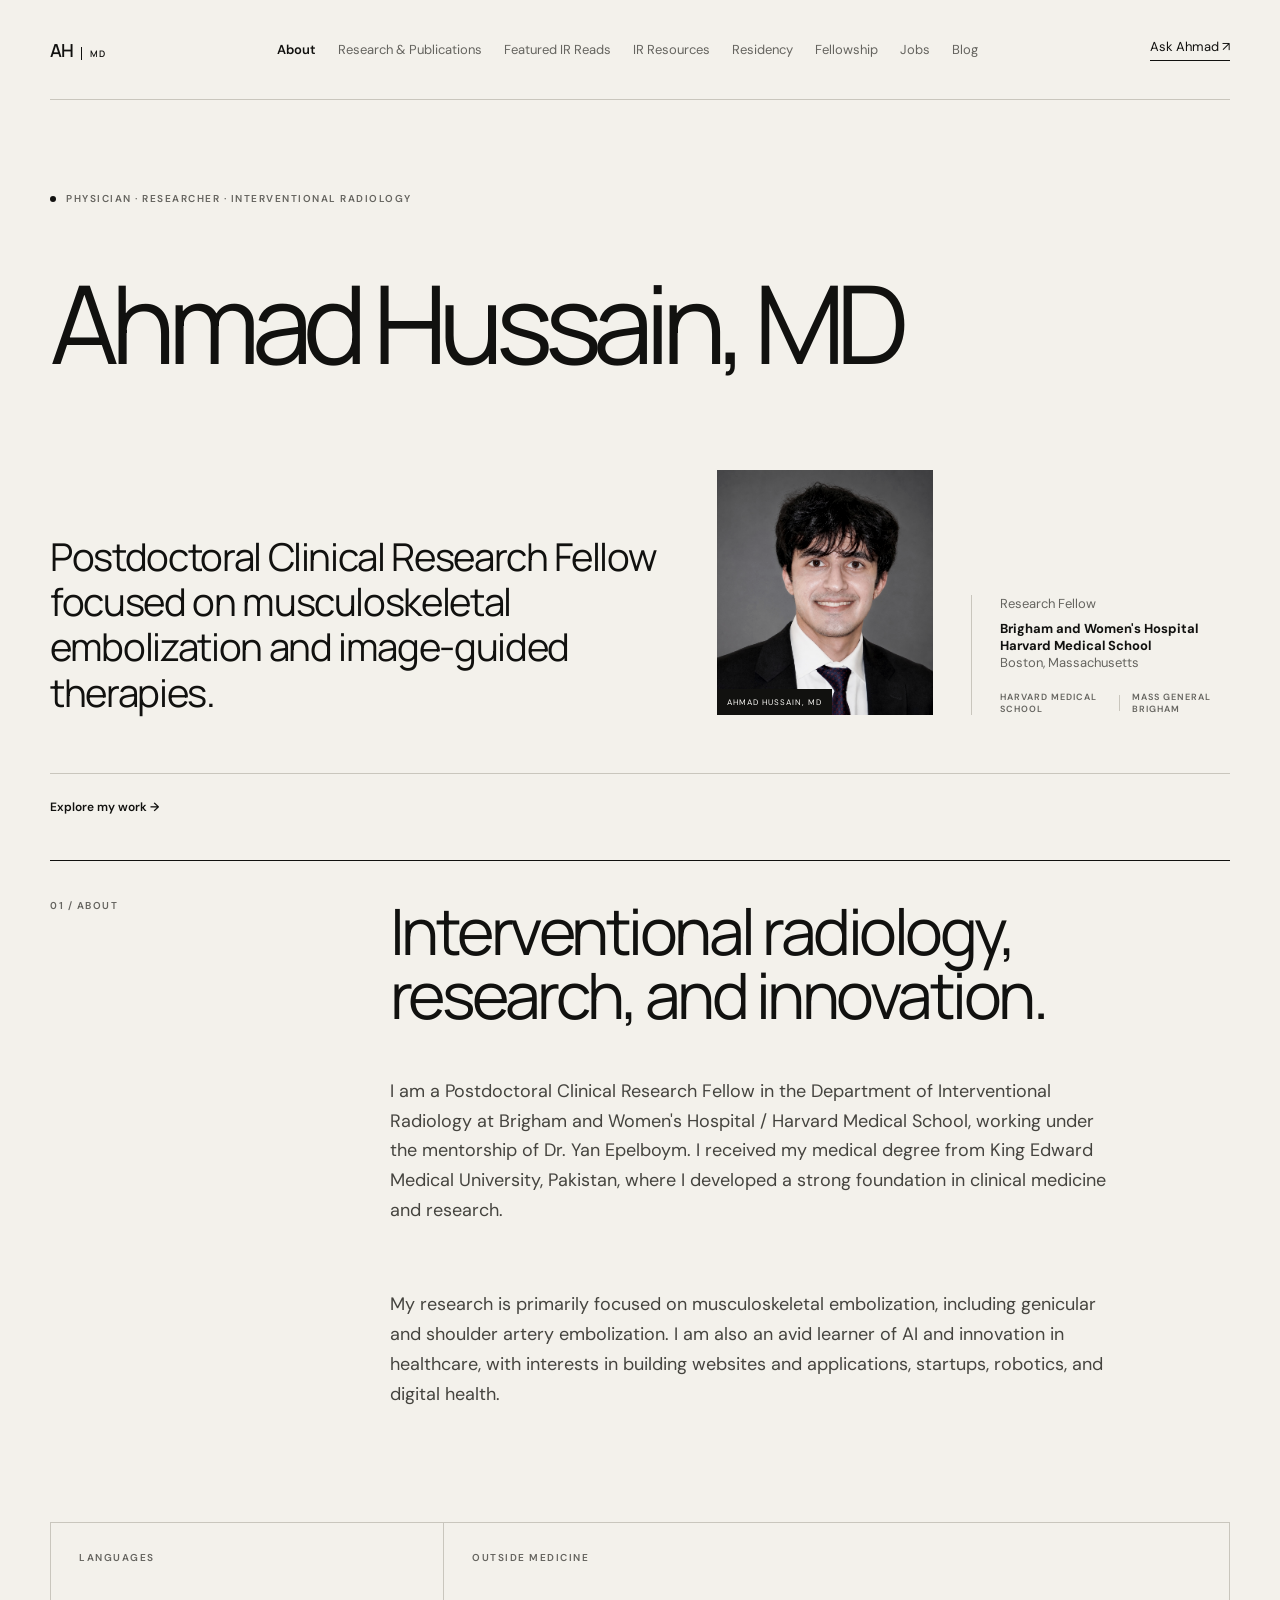
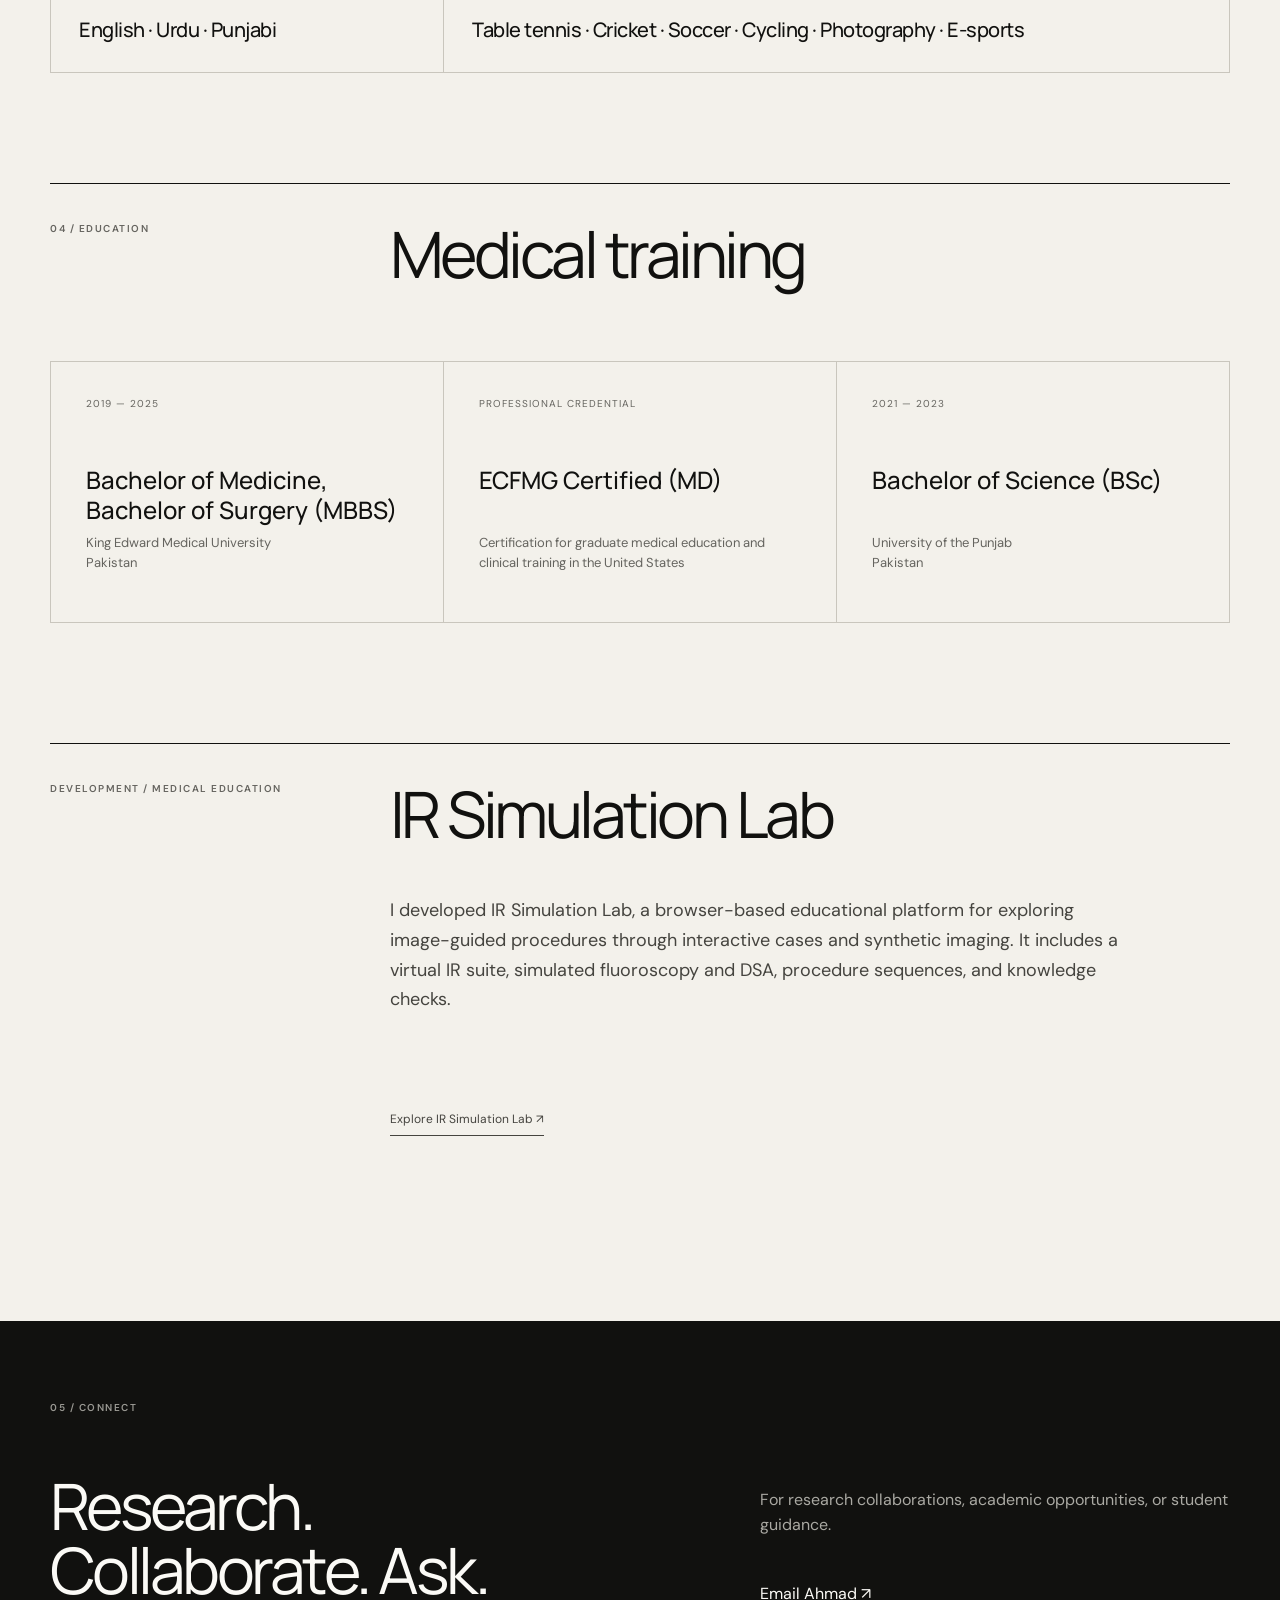
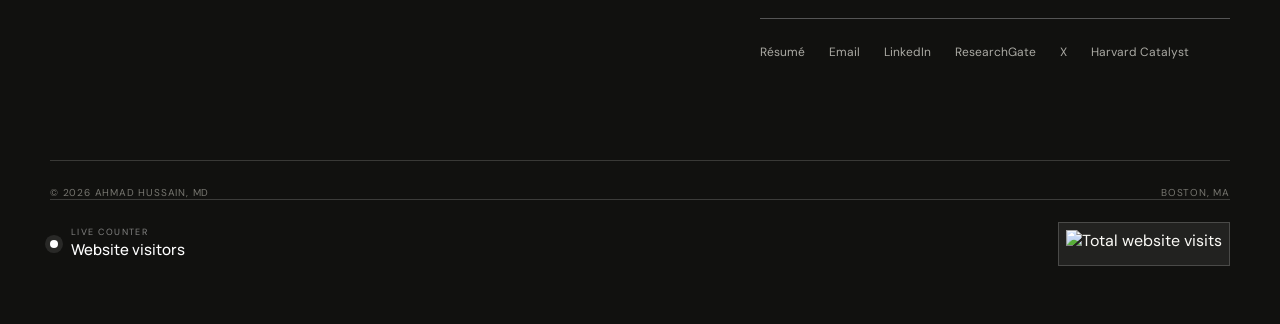
==== commit b5a32614: "Remove simulator disclaimer from portfolio entry" ====
--- a/index.html
+++ b/index.html
@@ -25,7 +25,7 @@
   <section class="profile-notes shell" aria-label="Languages and interests"><article><p class="section-number">Languages</p><h3>English · Urdu · Punjabi</h3></article><article><p class="section-number">Outside medicine</p><h3>Table tennis · Cricket · Soccer · Cycling · Photography · E-sports</h3></article></section>
 
   <section class="education shell section-rule" id="training"><div class="section-head"><p class="section-number">04 / Education</p><h2>Medical training</h2></div><div class="edu-grid"><article><span>2019 — 2025</span><h3>Bachelor of Medicine,<br>Bachelor of Surgery (MBBS)</h3><p>King Edward Medical University<br>Pakistan</p></article><article><span>Professional credential</span><h3>ECFMG Certified (MD)</h3><p>Certification for graduate medical education and clinical training in the United States</p></article><article><span>2021 — 2023</span><h3>Bachelor of Science (BSc)</h3><p>University of the Punjab<br>Pakistan</p></article></div></section>
-  <section class="statement shell section-rule" id="ir-simulation-lab"><p class="section-number">Development / Medical education</p><div><h2>IR Simulation Lab</h2><p>I developed IR Simulation Lab, a browser-based educational platform for exploring image-guided procedures through interactive cases and synthetic imaging. It includes a virtual IR suite, simulated fluoroscopy and DSA, procedure sequences, and knowledge checks.</p><p><a class="text-link" href="https://ahmadhussainir.github.io/IRsimulationlab/#angioplasty" target="_blank" rel="noopener noreferrer">Explore IR Simulation Lab &#8599;&#65038;</a></p><p>Educational simulation only; not for patient care or a substitute for supervised procedural training.</p></div></section>
+  <section class="statement shell section-rule" id="ir-simulation-lab"><p class="section-number">Development / Medical education</p><div><h2>IR Simulation Lab</h2><p>I developed IR Simulation Lab, a browser-based educational platform for exploring image-guided procedures through interactive cases and synthetic imaging. It includes a virtual IR suite, simulated fluoroscopy and DSA, procedure sequences, and knowledge checks.</p><p><a class="text-link" href="https://ahmadhussainir.github.io/IRsimulationlab/#angioplasty" target="_blank" rel="noopener noreferrer">Explore IR Simulation Lab &#8599;&#65038;</a></p></div></section>
 </main>
 <footer><div class="shell footer-grid"><div><p class="section-number">05 / Connect</p><h2>Research.<br>Collaborate. Ask.</h2></div><div class="footer-contact"><p>For research collaborations, academic opportunities, or student guidance.</p><a href="mailto:ahussain8@bwh.harvard.edu">Email Ahmad &#8599;&#65038;</a><div><a href="Ahmad_Hussain_Resume.pdf" download>Résumé</a><a href="mailto:ahussain8@bwh.harvard.edu">Email</a><a href="https://www.linkedin.com/in/ahmad-hussain-md-6a63331b9" target="_blank" rel="noopener noreferrer">LinkedIn</a><a href="https://www.researchgate.net/profile/Ahmad-Hussain-10" target="_blank" rel="noopener noreferrer">ResearchGate</a><a href="https://x.com/ahmadhussainmd" target="_blank" rel="noopener noreferrer">X</a><a href="https://connects.catalyst.harvard.edu/profiles/display/305784934" target="_blank" rel="noopener noreferrer">Harvard Catalyst</a></div></div></div><div class="shell copyright"><span>© 2026 Ahmad Hussain, MD</span><span>Boston, MA</span></div><div class="shell visitor-panel"><div class="visitor-label"><i aria-hidden="true"></i><div><span>LIVE COUNTER</span><strong>Website visitors</strong></div></div><a class="visitor-number" href="https://hits.sh/ahmadhussainir.github.io/" target="_blank" rel="noopener noreferrer" aria-label="View total website visitor count"><img src="https://hits.sh/ahmadhussainir.github.io.svg?view=total&amp;style=for-the-badge&amp;label=TOTAL&amp;color=171715&amp;labelColor=5f5e58" alt="Total website visits"></a></div></footer>
 </body></html>
